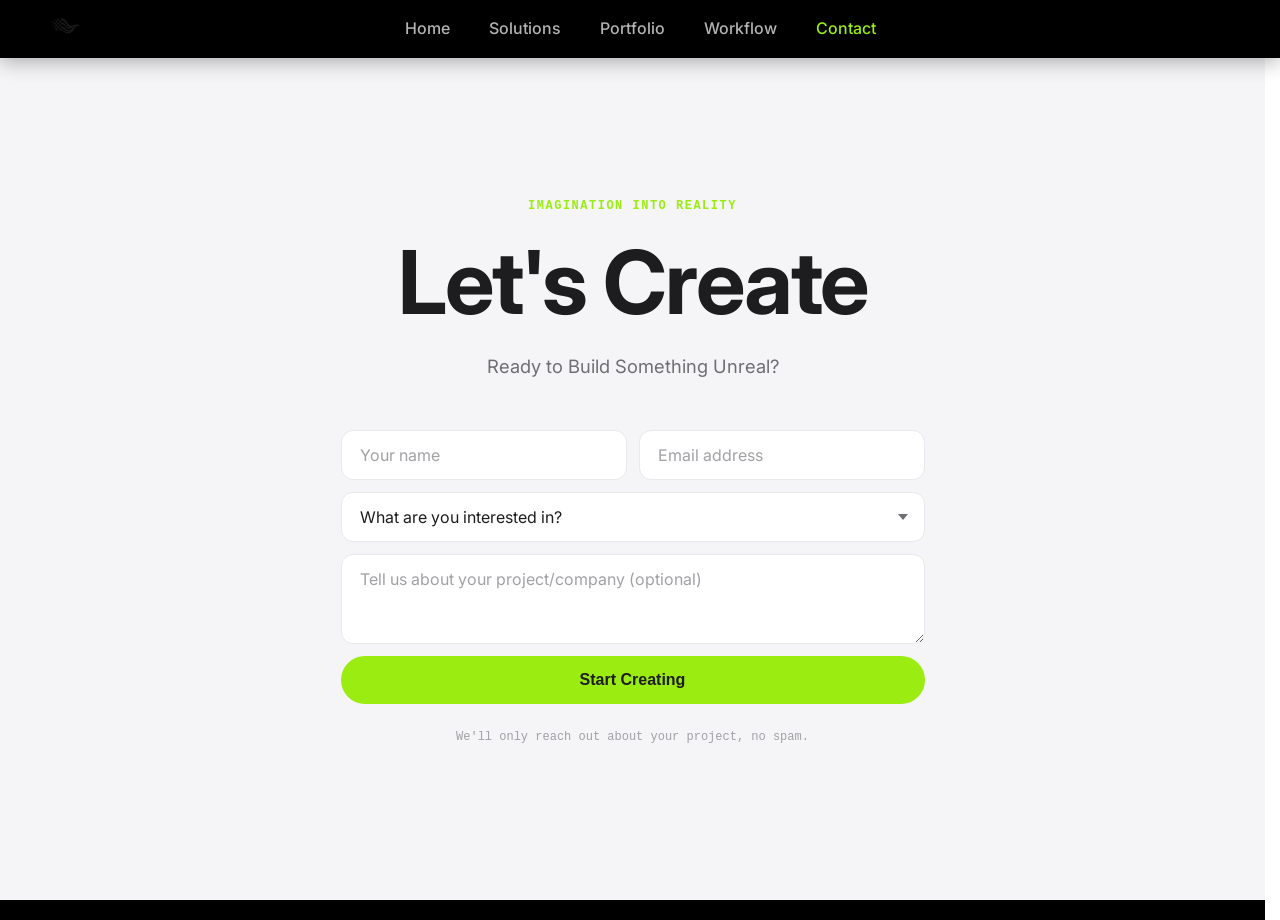
==== contact.html @ 6d7a05a9 "some text and naming changes, video grid" ====
<!DOCTYPE html>
<html lang="en">

<head>
    <meta charset="UTF-8" />
    <meta name="viewport" content="width=device-width, initial-scale=1.0" />
    <title>Contact — PixelVibe AI</title>
    <link rel="stylesheet" href="style.css" />
    <link rel="preconnect" href="https://fonts.googleapis.com" />
    <link rel="preconnect" href="https://fonts.gstatic.com" crossorigin />
    <link
        href="https://fonts.googleapis.com/css2?family=Inter:ital,opsz,wght@0,14..32,100..900;1,14..32,100..900&display=swap"
        rel="stylesheet" />
    <link rel="icon" href="assets/logoPixel2.png" type="image/png" />
    <link rel="stylesheet" href="style.css" />
</head>

<body class="subpage">

    <!-- ─── NAVIGATION ─── -->
    <div id="nav-placeholder"></div>
    <script src="assets/nav.js"></script>

    <main>
        <!-- ─── CONTACT ─── -->
        <section id="contact" style="padding-top: 140px; min-height: 100vh; display: flex; align-items: center;">
            <div class="container">
                <div class="contact-inner">
                    <span class="section-eyebrow">Imagination into Reality</span>
                    <h2 class="section-title">Let's Create</h2>
                    <p class="section-sub">
                        Ready to Build Something Unreal?
                    </p>

                    <form class="waitlist-form" id="waitlistForm" action="https://formspree.io/f/xgolbykl"
                        method="POST">
                        <input type="text" name="_gotcha" style="display:none" tabindex="-1" autocomplete="off" />
                        <div class="form-row">
                            <input class="form-field" type="text" name="name" placeholder="Your name" required />
                            <input class="form-field" type="email" name="email" placeholder="Email address" required />
                        </div>
                        <select class="form-field form-select" name="service">
                            <option value="" disabled selected>What are you interested in?</option>
                            <option value="images">AI Image &amp; Art Generation</option>
                            <option value="video">AI Video &amp; Animation</option>
                            <option value="branding">Brand Visual Identity</option>
                            <option value="social">Social &amp; Campaign Content</option>
                            <option value="all">All of the above</option>
                        </select>
                        <textarea class="form-field" name="message" rows="3"
                            placeholder="Tell us about your project/company (optional)"></textarea>
                        <button type="submit" class="btn-primary" id="submitBtn">Start Creating</button>
                        <p class="form-note">We'll only reach out about your project, no spam.</p>
                        <p class="form-error" id="formError" style="display:none;"></p>
                    </form>

                    <div class="success-msg" id="successMsg">
                        We'll be in touch very soon.
                    </div>
                </div>
            </div>
        </section>
    </main>

    <!-- ─── FOOTER ─── -->
    <footer id="footer-placeholder"></footer>
    <script src="assets/main.js"></script>
    <script src="assets/footer.js"></script>
    <script>
        /* ─── FORM ─── */
        const waitlistForm = document.getElementById('waitlistForm');
        const submitBtn = document.getElementById('submitBtn');
        const successMsg = document.getElementById('successMsg');
        const formError = document.getElementById('formError');
        const EMAIL_RE = /^[^\s@]+@[^\s@]+\.[^\s@]{2,}$/;
        const formLoadTime = Date.now();
        const MIN_HUMAN_MS = 3000;
        let lastSubmitTime = 0;
        const RATE_LIMIT_MS = 60000;

        function showFormError(msg) {
            formError.textContent = msg;
            formError.style.display = 'block';
            submitBtn.disabled = false;
            submitBtn.textContent = 'Join the Waitlist →';
        }

        waitlistForm.addEventListener('submit', async function (e) {
            e.preventDefault();
            formError.style.display = 'none';
            const emailVal = (waitlistForm.email.value || '').trim();
            if (!EMAIL_RE.test(emailVal)) { showFormError('Please enter a valid email address.'); return; }
            if (Date.now() - formLoadTime < MIN_HUMAN_MS) { waitlistForm.style.display = 'none'; successMsg.style.display = 'block'; return; }
            const now = Date.now();
            if (now - lastSubmitTime < RATE_LIMIT_MS) { showFormError('Please wait a moment before submitting again.'); return; }
            submitBtn.disabled = true;
            submitBtn.textContent = 'Sending…';
            try {
                const response = await fetch(waitlistForm.action, {
                    method: 'POST',
                    body: new FormData(waitlistForm),
                    headers: { 'Accept': 'application/json' }
                });
                if (response.ok) {
                    lastSubmitTime = Date.now();
                    waitlistForm.style.display = 'none';
                    successMsg.style.display = 'block';
                } else {
                    const data = await response.json().catch(() => ({}));
                    const msg = data?.errors?.map(err => err.message).join(' ') || 'Something went wrong.';
                    showFormError(msg);
                }
            } catch (_) { showFormError('Network error — please try again.'); }
        });
    </script>
</body>

</html>
---- style.css ----
/* ─────────────────────────────────────────
   PixelVibe AI — Shared Stylesheet
   style.css
───────────────────────────────────────── */

*,
*::before,
*::after {
  box-sizing: border-box;
  margin: 0;
  padding: 0;
}

:root {
  /* Colors */
  --black: #000000;
  --white: #ffffff;
  --gray-50: #f5f5f7;
  --gray-100: #e8e8ed;
  --gray-300: #a1a1a6;
  --gray-500: #6e6e73;
  --gray-700: #1d1d1f;
  --accent: #9bec10;
  --accent-hover: #88ff00;

  /* Typography */
  --font-sans: 'Inter', -apple-system, BlinkMacSystemFont, 'SF Pro Display', sans-serif;
  --font-mono: 'SF Mono', 'Menlo', 'Monaco', 'Courier New', monospace;

  --fs-sm: 0.75rem;
  --fs-base: 1rem;
  --fs-lg: 1.15rem;
  --fs-xl: clamp(2.5rem, 7vw, 5.5rem);

  /* Spacing & Borders */
  --radius: 18px;
  --radius-sm: 12px;
  --container-max: 1080px;
}

html {
  scroll-behavior: smooth;
  scrollbar-gutter: stable;
}

body {
  font-family: var(--font-sans);
  background: var(--white);
  color: var(--gray-700);
  line-height: 1.6;
  -webkit-font-smoothing: antialiased;
  -moz-osx-font-smoothing: grayscale;
}

body.home {
  overflow: hidden;
  height: 100vh;
  height: 100dvh;
  width: 100%;
  position: fixed;
}

/* ─── TYPOGRAPHY UTILITIES ─── */
.section-eyebrow {
  display: block;
  font-size: var(--fs-sm);
  font-family: var(--font-mono);
  font-weight: 600;
  letter-spacing: 1.5px;
  text-transform: uppercase;
  color: var(--accent);
  margin-bottom: 20px;
}

.section-title {
  font-size: var(--fs-xl);
  font-weight: 700;
  letter-spacing: -2px;
  line-height: 1.05;
  color: var(--gray-700);
  margin-bottom: 24px;
}

.section-sub {
  font-size: var(--fs-lg);
  color: var(--gray-500);
  max-width: 540px;
  font-weight: 4 bodies;
}

/* ─── LAYOUT ─── */
.container {
  max-width: 1080px;
  margin: 0 auto;
}

section {
  padding: 96px 24px;
}

/* ─── BUTTONS ─── */
.btn-primary,
.btn-ghost-white,
.btn-submit {
  padding: 14px 28px;
  border-radius: 980px;
  font-size: var(--fs-base);
  color: var(--gray-700);
  font-weight: 600;
  text-decoration: none;
  display: inline-block;
  transition: all 0.2s;
  cursor: pointer;
  border: 1px solid transparent;
}

.btn-primary,
.btn-submit {
  background: var(--accent);
  color: var(--gray-700);
}

.btn-primary:hover,
.btn-submit:hover {
  background: var(--accent-hover);
  transform: translateY(-2px);
}

.btn-ghost-white {
  background: rgba(255, 255, 255, 0.1);
  color: #fff;
  border-color: rgba(255, 255, 255, 0.2);
  backdrop-filter: blur(8px);
}

.btn-ghost-white:hover {
  background: rgba(255, 255, 255, 0.18);
  border-color: rgba(255, 255, 255, 0.4);
}

/* ─── FADE-UP ANIMATION ─── */
.fade-up {
  opacity: 0;
  transform: translateY(28px);
  transition: opacity 0.7s ease, transform 0.7s ease;
}

.fade-up.visible {
  opacity: 1;
  transform: translateY(0);
}

/* ════════════════════════════════════
   NAV
════════════════════════════════════ */
/* ════════════════════════════════════
    SITE HEADER & NAVIGATION
   ════════════════════════════════════ */
.site-header {
  position: fixed;
  top: 0;
  left: 0;
  right: 0;
  z-index: 200;
  padding: 0;
  /* Remove padding to allow nav background to touch edges */
  display: flex;
  flex-direction: column;
  align-items: center;
  gap: 0;
  pointer-events: none;
}

.site-header nav,
.site-header .logo-wrap {
  pointer-events: auto;
  /* Re-enable clicks for items */
}

nav {

  display: flex;
  align-items: center;
  justify-content: center;
  width: 100%;
  padding: 16px 60px;
  position: relative;
  transition: all 0.3s ease;
}

.site-header.scrolled nav {
  background: var(--gray-700);
  box-shadow: 0 4px 20px rgba(0, 0, 0, 0.2);
}

.logo-wrap {
  width: 100%;
  display: flex;
  justify-content: center;

  padding: 10px 20px 0;
  /* Match navigation horizontal padding */
  transition: opacity 0.4s ease, transform 0.4s ease;
  will-change: opacity, transform;
}

.nav-logo {
  display: flex;
  align-items: center;
  justify-content: center;
  text-decoration: none;
  text-align: center;
}

.nav-logo-text {
  display: flex;
  margin-top: 10px;
  flex-direction: column;
  align-items: flex-start;
  /* Align name and sub-text to the left */
  line-height: 0.9;
}

.nav-logo-name {
  font-size: 7rem;
  /* 2x increase */
  font-weight: 700;
  color: var(--white);
  /* White for visibility on video */
  letter-spacing: -3px;
  text-transform: uppercase;
}

.nav-logo-sub {
  font-size: 2.9rem;
  font-family: var(--font-mono);
  font-weight: 500;
  color: var(--accent);
  letter-spacing: 4px;
  text-transform: uppercase;
  margin-top: 10px;
  margin-left: 5px;
}

.nav-links {
  display: flex;
  align-items: center;
  font-weight: 400;
  gap: 39px;
  list-style: none;
}

.nav-links a {
  text-decoration: none;
  color: rgba(255, 255, 255, 0.7);
  font-size: var(--fs-base);
  font-weight: 500;
  transition: color 0.2s;
}

.nav-links a:hover,
.nav-links a.active {
  color: var(--accent);
  opacity: 1;
}

.nav-sub-logo {
  position: absolute;
  left: 40px;
  top: 50%;
  transform: translateY(-50%);
  display: flex;
  align-items: center;
  text-decoration: none;
}

.nav-sub-logo img {
  height: 50px;
  /* Adjust based on logo proportions */
  width: auto;
}

/* ─── SUBPAGE HEADER ─── */
body.subpage .site-header nav {
  background: var(--black);
  /* Solid black as requested */
  box-shadow: 0 4px 20px rgba(0, 0, 0, 0.3);
}

body.subpage .logo-wrap {
  opacity: 1 !important;
  transform: scale(1) !important;
  pointer-events: auto !important;
}

.nav-cta {
  position: absolute;
  right: 60px;
  /* Match horizontal padding for edge alignment */


  background: var(--accent);
  color: var(--black);
  padding: 6px 22px;
  border-radius: 980px;
  font-weight: 600;
  font-size: var(--fs-sm);
  text-decoration: none;
  transition: all 0.2s;
  flex-shrink: 0;
  pointer-events: auto;
}

.nav-cta:hover {
  background: var(--accent-hover);
  transform: translateY(-1px);
}

body.home .nav-cta {
  display: none;
}

@media (max-width: 900px) {
  .nav-logo-name {
    font-size: 3rem;
  }

  .nav-logo-sub {
    font-size: 1.2rem;
    letter-spacing: 2px;
  }
}

@media (max-width: 680px) {
  .nav-links {
    display: none;
  }

  .nav-cta {
    display: none;
    /* Hide Use AI button on small screens to save space, or move into menu */
  }

  .menu-toggle {
    display: flex;
    flex-direction: column;
    gap: 5px;
    cursor: pointer;
    z-index: 300;
    pointer-events: auto;
    position: absolute;
    right: 24px;
  }

  .menu-toggle span {
    width: 28px;
    height: 2px;
    background: var(--white);
    transition: all 0.3s ease;
  }

  /* Transform into X when open */
  body.menu-open .menu-toggle span:nth-child(1) {
    transform: translateY(7px) rotate(45deg);
  }

  body.menu-open .menu-toggle span:nth-child(2) {
    opacity: 0;
  }

  body.menu-open .menu-toggle span:nth-child(3) {
    transform: translateY(-7px) rotate(-45deg);
  }

  body.subpage.menu-open .menu-toggle span {
    background: var(--white);
  }
}

/* ─── MOBILE OVERLAY ─── */
.mobile-nav {
  position: fixed;
  inset: 0;
  background: var(--black);
  z-index: 250;
  display: flex;
  flex-direction: column;
  align-items: center;
  justify-content: center;
  padding: 40px;
  opacity: 0;
  visibility: hidden;
  transition: all 0.4s ease;
}

body.menu-open .mobile-nav {
  opacity: 1;
  visibility: visible;
}

.mobile-nav-links {
  list-style: none;
  text-align: center;
  display: flex;
  flex-direction: column;
  gap: 32px;
}

.mobile-nav-links a {
  font-size: 2rem;
  font-weight: 700;
  color: var(--white);
  text-decoration: none;
  letter-spacing: -1px;
}

.mobile-nav-links a.active {
  color: var(--accent);
}

.mobile-nav-cta {
  margin-top: 48px;
  width: 100%;
}

/* ════════════════════════════════════
   MARQUEE STRIP
════════════════════════════════════ */
.marquee-wrap {
  overflow: hidden;
  background: var(--gray-50);
  border-top: 1px solid var(--gray-100);
  border-bottom: 1px solid var(--gray-100);
  padding: 10px 0;
}

.home .marquee-wrap {
  position: fixed;
  bottom: 0;
  left: 0;
  right: 0;
  z-index: 100;
  background: rgba(0, 0, 0, 0.4);
  backdrop-filter: blur(12px);
  -webkit-backdrop-filter: blur(12px);
  border-bottom: none;
  border-top: 1px solid rgba(255, 255, 255, 0.1);
  padding: 12px 0;
}

.home .marquee-item {
  color: rgba(255, 255, 255, 0.8);
}

.marquee-track {
  display: flex;
  gap: 56px;
  animation: marquee 24s linear infinite;
  width: max-content;
}

@keyframes marquee {
  from {
    transform: translateX(0);
  }

  to {
    transform: translateX(-50%);
  }
}

.marquee-item {
  font-size: var(--fs-sm);
  font-family: var(--font-mono);
  font-weight: 500;
  color: var(--gray-500);
  white-space: nowrap;
  text-transform: uppercase;
  letter-spacing: 1.5px;
}

/* ════════════════════════════════════
   HERO (index.html)
════════════════════════════════════ */
#hero {
  position: relative;
  height: 100vh;
  height: 100dvh;
  /* Dynamic viewport height for mobile browsers */
  width: 100%;
  overflow: hidden;
  background: var(--black);
  display: flex;
  flex-direction: column;
  align-items: center;
  justify-content: flex-end;
  /* Move content to the bottom */
  text-align: center;
  padding: 0 24px 15vh;
  /* Large bottom padding to leave room below */
}

/* Ensure the center of the screen stays clear */
.hero-content {
  position: relative;
  z-index: 2;
  max-width: 820px;
  margin: 0 auto;
  padding-top: 10vh;
  /* Optional spacing */
}

.hero-carousel {
  position: absolute;
  inset: 0;
  z-index: 0;
}

.hero-carousel .hc-slide {
  position: absolute;
  inset: 0;
  opacity: 0;
  transition: opacity 1.2s ease;
}

.hero-carousel .hc-slide.active {
  opacity: 1;
}

.hero-carousel video {
  width: 100%;
  height: 100%;
  object-fit: cover;
  display: block;
}

.hero-overlay {
  position: absolute;
  inset: 0;
  background: linear-gradient(to bottom,
      rgba(0, 0, 0, 0.15) 0%,
      rgba(0, 0, 0, 0.05) 40%,
      rgba(0, 0, 0, 0.70) 100%);
  z-index: 1;
}

.hero-content {
  position: relative;
  z-index: 2;
  max-width: 820px;
  margin: 0 auto;
}

.hero-eyebrow {
  display: inline-flex;
  align-items: center;
  gap: 8px;
  font-size: var(--fs-sm);
  font-family: var(--font-mono);
  font-weight: 500;
  color: rgba(255, 255, 255, 0.7);
  letter-spacing: 1.5px;
  text-transform: uppercase;
  margin-bottom: 24px;
}

.hero-eyebrow .dot {
  width: 6px;
  height: 6px;
  border-radius: 50%;
  background: var(--accent);
  display: block;
  animation: blink 2s ease infinite;
}

@keyframes blink {

  0%,
  100% {
    opacity: 1;
  }

  50% {
    opacity: 0.3;
  }
}

#hero h1 {
  font-size: var(--fs-xl);
  font-weight: 700;
  letter-spacing: -2.5px;
  line-height: 1.05;
  color: var(--white);
  margin-bottom: 24px;
}

#hero h1 .accent {
  color: var(--accent);
}

.hero-sub {
  font-size: var(--fs-lg);
  color: rgba(255, 255, 255, 0.65);
  max-width: 500px;
  margin: 0 auto 40px;
  font-weight: 400;
  line-height: 1.7;
}

.hero-actions {
  display: flex;
  gap: 14px;
  flex-wrap: wrap;
  justify-content: center;
}

/* Hero carousel dots */
.hero-dots {
  position: absolute;
  bottom: 28px;
  left: 50%;
  transform: translateX(-50%);
  display: flex;
  gap: 8px;
  z-index: 3;
}

.hero-dot {
  width: 6px;
  height: 6px;
  border-radius: 50%;
  background: rgba(255, 255, 255, 0.35);
  cursor: pointer;
  transition: background 0.3s, transform 0.3s;
}

.hero-dot.active {
  background: #fff;
  transform: scale(1.4);
}

/* ════════════════════════════════════
   SERVICES (index.html)
════════════════════════════════════ */
#services {
  background: var(--gray-50);
}

.services-header {
  margin-bottom: 56px;
}

.services-grid {
  display: grid;
  grid-template-columns: repeat(2, 1fr);
  gap: 2px;
}

@media (max-width: 640px) {
  .services-grid {
    grid-template-columns: 1fr;
  }
}

.service-card {
  background: var(--white);
  padding: 0;
  /* Remove padding to handle inner split */
  transition: background 0.3s ease, border-color 0.3s ease, transform 0.3s ease, box-shadow 0.3s ease;
  text-decoration: none;
  display: flex !important;
  border: 1px solid var(--gray-100);
  overflow: hidden;
  min-height: 320px;
}

.service-card:hover {
  background: var(--gray-50);
  border-color: var(--accent);
  box-shadow: 0 10px 30px rgba(0, 0, 0, 0.05);
  transform: translateY(-2px);
}

.service-info {
  flex: 1;
  padding: 40px 36px;
  display: flex;
  flex-direction: column;
}

.service-media {
  width: 40%;
  position: relative;
  overflow: hidden;
  background: var(--gray-50);
}

.service-media img,
.service-media video {
  width: 100%;
  height: 100%;
  object-fit: cover;
  transition: transform 0.5s ease;
}

.service-card:hover .service-media img,
.service-card:hover .service-media video {
  transform: scale(1.05);
}

.service-num {
  font-size: var(--fs-sm);
  font-family: var(--font-mono);
  font-weight: 600;
  letter-spacing: 1.5px;
  color: var(--gray-300);
  text-transform: uppercase;
  margin-bottom: 20px;
  display: block;
}

.service-card h3 {
  font-size: var(--fs-lg);
  font-weight: 600;
  letter-spacing: -0.5px;
  margin-bottom: 12px;
  color: var(--gray-700);
}

.service-card p {
  font-size: var(--fs-base);
  color: var(--gray-500);
  line-height: 1.6;
}

.service-tools {
  display: flex;
  flex-wrap: wrap;
  gap: 8px;
  margin-top: auto;
  /* Push to bottom of info area */
  padding-top: 24px;
}

.service-tool-tag {
  font-size: var(--fs-sm);
  font-family: var(--font-mono);
  font-weight: 500;
  color: var(--gray-500);
  background: var(--black);
  color: var(--white);
  border: 1px solid var(--gray-700);
  border-radius: 980px;
  padding: 4px 12px;
}

@media (max-width: 900px) {
  .service-card {
    flex-direction: column;
  }

  .service-media {
    width: 100%;
    height: 240px;
  }
}

/* ════════════════════════════════════
   VIDEO REEL CAROUSEL (index.html)
════════════════════════════════════ */
#reel {
  background: var(--black);
  padding: 96px 0;
  overflow: hidden;
}

.reel-header {
  text-align: center;
  padding: 0 24px;
  margin-bottom: 56px;
}

.reel-header .section-title {
  color: var(--white);
}

.reel-header .section-sub {
  color: rgba(255, 255, 255, 0.5);
  margin: 0 auto;
}

.reel-carousel {
  position: relative;
  width: 100%;
  aspect-ratio: 16 / 9;
  max-height: 80vh;
  background: #111;
}

.reel-slide {
  position: absolute;
  inset: 0;
  opacity: 0;
  transition: opacity 1s ease;
}

.reel-slide.active {
  opacity: 1;
}

.reel-slide video {
  width: 100%;
  height: 100%;
  object-fit: cover;
}

.reel-controls {
  display: flex;
  align-items: center;
  justify-content: center;
  gap: 24px;
  margin-top: 28px;
  padding: 0 24px;
}

.reel-btn {
  width: 44px;
  height: 44px;
  border-radius: 50%;
  background: rgba(255, 255, 255, 0.08);
  border: 1px solid rgba(255, 255, 255, 0.12);
  color: #fff;
  font-size: 1.1rem;
  cursor: pointer;
  display: flex;
  align-items: center;
  justify-content: center;
  transition: background 0.2s;
}

.reel-btn:hover {
  background: rgba(255, 255, 255, 0.16);
}

.reel-dots {
  display: flex;
  gap: 8px;
}

.reel-dot {
  width: 20px;
  height: 3px;
  border-radius: 2px;
  background: rgba(255, 255, 255, 0.25);
  cursor: pointer;
  transition: background 0.3s, width 0.3s;
}

.reel-dot.active {
  background: #fff;
  width: 36px;
}

.reel-counter {
  font-size: 0.78rem;
  color: rgba(255, 255, 255, 0.4);
  font-weight: 500;
  min-width: 40px;
  text-align: center;
}

/* ════════════════════════════════════
   GALLERY (index.html)
════════════════════════════════════ */
#gallery {
  background: var(--white);
  padding: 96px 24px;
}

.gallery-header {
  margin-bottom: 48px;
}

.gallery-grid {
  display: grid;
  grid-template-columns: repeat(3, 1fr);
  gap: 3px;
}

@media (max-width: 768px) {
  .gallery-grid {
    grid-template-columns: repeat(2, 1fr);
  }
}

@media (max-width: 480px) {
  .gallery-grid {
    grid-template-columns: 1fr;
  }
}

.gallery-item {
  position: relative;
  aspect-ratio: 9 / 16;
  overflow: hidden;
  cursor: pointer;
  background: var(--gray-50);
}

.gallery-item.landscape {
  aspect-ratio: 16 / 9;
}

.gallery-item img,
.gallery-item video {
  width: 100%;
  height: 100%;
  object-fit: cover;
  display: block;
  transition: transform 0.6s cubic-bezier(0.25, 0.46, 0.45, 0.94);
}

.gallery-item:hover img {
  transform: scale(1.05);
}

.gallery-item-overlay {
  position: absolute;
  inset: 0;
  background: linear-gradient(to top, rgba(0, 0, 0, 0.55) 0%, transparent 50%);
  opacity: 0;
  transition: opacity 0.3s;
  display: flex;
  align-items: flex-end;
  padding: 20px;
}

.gallery-item:hover .gallery-item-overlay {
  opacity: 1;
}

.gallery-item-label {
  color: #fff;
  font-size: var(--fs-sm);
  font-family: var(--font-mono);
  font-weight: 500;
  letter-spacing: 0.5px;
  text-transform: uppercase;
}

.video-grid {
  display: grid;
  grid-template-columns: repeat(3, 1fr);
  gap: 3px;
  align-items: center;
  /* Center items vertically if they have different heights */
}

@media (max-width: 768px) {
  .video-grid {
    grid-template-columns: 1fr;
  }
}

/* ════════════════════════════════════
   LIGHTBOX (index.html)
════════════════════════════════════ */
.lightbox {
  display: none;
  position: fixed;
  inset: 0;
  background: rgba(0, 0, 0, 0.92);
  z-index: 999;
  align-items: center;
  justify-content: center;
}

.lightbox.open {
  display: flex;
}

.lightbox img {
  max-width: 90vw;
  max-height: 92vh;
  object-fit: contain;
  border-radius: 8px;
}

.lightbox-close {
  position: absolute;
  top: 24px;
  right: 28px;
  color: rgba(255, 255, 255, 0.6);
  font-size: 1.8rem;
  cursor: pointer;
  background: none;
  border: none;
  transition: color 0.2s;
  line-height: 1;
}

.lightbox-close:hover {
  color: #fff;
}

/* ════════════════════════════════════
   CONTACT / WAITLIST (index.html)
════════════════════════════════════ */
#contact {
  background: var(--gray-50);
  padding: 96px 24px;
}

.contact-inner {
  max-width: 600px;
  margin: 0 auto;
  text-align: center;
}

.contact-inner .section-sub {
  margin: 0 auto 48px;
}

.waitlist-form {
  display: flex;
  flex-direction: column;
  gap: 12px;
  text-align: left;
}

.form-row {
  display: flex;
  gap: 12px;
}

@media (max-width: 520px) {
  .form-row {
    flex-direction: column;
  }
}

.form-field {
  flex: 1;
  background: var(--white);
  border: 1px solid var(--gray-100);
  border-radius: var(--radius-sm);
  padding: 14px 18px;
  color: var(--gray-700);
  font-size: var(--fs-base);
  font-family: inherit;
  outline: none;
  transition: all 0.2s;
  width: 100%;
}

.form-field::placeholder {
  color: var(--gray-300);
}

.form-field:focus {
  border-color: var(--accent);
  box-shadow: 0 0 0 3px rgba(137, 217, 0, 0.1);
}

.form-select {
  appearance: none;
  background-image: url("data:image/svg+xml,%3Csvg xmlns='http://www.w3.org/2000/svg' width='10' height='6'%3E%3Cpath fill='%236e6e73' d='M5 6L0 0h10z'/%3E%3C/svg%3E");
  background-repeat: no-repeat;
  background-position: right 16px center;
  background-color: var(--white);
  cursor: pointer;
}

.btn-submit {
  background: var(--accent);
  color: #fff;
  border: none;
  padding: 16px;
  border-radius: 980px;
  font-size: 0.95rem;
  font-weight: 500;
  font-family: inherit;
  cursor: pointer;
  transition: background 0.2s, transform 0.2s;
}

.btn-submit:hover {
  background: var(--accent-hover);
  transform: scale(1.01);
}

.form-note {
  text-align: center;
  font-size: var(--fs-sm);
  font-family: var(--font-mono);
  color: var(--gray-300);
  margin-top: 12px;
}

.form-error {
  text-align: center;
  font-size: var(--fs-sm);
  color: #c0392b;
  background: rgba(192, 57, 43, 0.06);
  border: 1px solid rgba(192, 57, 43, 0.15);
  border-radius: var(--radius-sm);
  padding: 10px 16px;
  margin-top: 12px;
}

.success-msg {
  display: none;
  background: var(--white);
  border: 1px solid var(--gray-100);
  border-radius: var(--radius);
  padding: 28px;
  text-align: center;
  color: var(--gray-700);
  font-size: 1rem;
  font-weight: 500;
}

/* ════════════════════════════════════
   FOOTER (shared)
════════════════════════════════════ */
footer {
  background: var(--black);
  padding: 10px 10px;
}

.footer-top {
  display: flex;
  justify-content: space-between;
  align-items: center;
  gap: 32px;
  flex-wrap: wrap;
  max-width: var(--container-max);
  margin: 0 auto;
}

.footer-brand {
  max-width: 300px;
}

.footer-brand p {
  font-size: var(--fs-sm);
  color: rgba(255, 255, 255, 0.4);
  margin-top: 0;
  font-weight: 500;
  letter-spacing: 1px;
  text-transform: uppercase;
}

.footer-logo-img {
  height: 32px;
  width: auto;
  filter: brightness(0) invert(1);
  opacity: 0.8;
}

.footer-links {
  display: flex;
  flex-direction: row;
  gap: 24px;
  align-items: center;
}

.footer-links a {
  color: rgba(255, 255, 255, 0.5);
  text-decoration: none;
  font-size: var(--fs-sm);
  font-weight: 500;
  transition: color 0.2s;
}

.footer-links a:hover {
  color: var(--accent);
}

.footer-bottom {
  max-width: var(--container-max);
  margin: 1px auto 0;
  border-top: 1px solid rgba(255, 255, 255, 0.06);
  padding-top: 1px;
  font-size: 11px;
  color: rgba(255, 255, 255, 0.2);
  text-align: center;
}

/* ════════════════════════════════════
   WORKFLOW PAGE — page hero
════════════════════════════════════ */
.page-hero {
  padding: 140px 24px 80px;
  text-align: center;
  background: var(--black);
  position: relative;
  overflow: hidden;
}

.page-hero::before {
  content: '';
  position: absolute;
  inset: 0;
  background: radial-gradient(ellipse 60% 60% at 50% 100%, rgba(0, 113, 227, 0.15) 0%, transparent 70%);
  pointer-events: none;
}

.page-hero-eyebrow {
  display: inline-block;
  font-size: var(--fs-sm);
  font-family: var(--font-mono);
  font-weight: 600;
  letter-spacing: 1.5px;
  text-transform: uppercase;
  color: rgba(255, 255, 255, 0.45);
  margin-bottom: 24px;
}

.page-hero h1 {
  font-size: var(--fs-xl);
  font-weight: 700;
  letter-spacing: -2.5px;
  line-height: 1.05;
  color: var(--white);
  margin-bottom: 24px;
}

.page-hero h1 em {
  color: var(--accent);
  font-style: normal;
}

.page-hero p {
  font-size: var(--fs-lg);
  color: rgba(255, 255, 255, 0.55);
  max-width: 480px;
  margin: 0 auto;
  font-weight: 400;
  line-height: 1.7;
}

/* ════════════════════════════════════
   WORKFLOW PAGE — process steps
════════════════════════════════════ */
#process {
  background: var(--white);
}

.steps-list {
  display: flex;
  flex-direction: column;
  gap: 0;
}

.step {
  display: grid;
  grid-template-columns: 80px 1fr;
  gap: 0 40px;
  padding: 48px 0;
  border-bottom: 1px solid var(--gray-100);
  align-items: start;
}

.step:last-child {
  border-bottom: none;
}

.step-num {
  font-size: 3.5rem;
  font-weight: 700;
  letter-spacing: -3px;
  color: var(--gray-100);
  line-height: 1;
  user-select: none;
  padding-top: 4px;
}

.step-num {
  font-size: 3.5rem;
  font-weight: 700;
  letter-spacing: -3px;
  color: var(--gray-100);
  line-height: 1;
  user-select: none;
}

.step-tag {
  display: inline-block;
  font-size: var(--fs-sm);
  font-family: var(--font-mono);
  font-weight: 600;
  letter-spacing: 1.2px;
  text-transform: uppercase;
  color: var(--accent);
  margin-bottom: 12px;
}

.step h3 {
  font-size: var(--fs-lg);
  font-weight: 600;
  letter-spacing: -0.5px;
  color: var(--gray-700);
  margin-bottom: 14px;
}

.step p {
  font-size: var(--fs-base);
  color: var(--gray-500);
  line-height: 1.6;
  max-width: 580px;
  margin-bottom: 24px;
}

.step-pill {
  font-size: var(--fs-sm);
  font-family: var(--font-mono);
  font-weight: 500;
  color: var(--gray-500);
  background: var(--gray-50);
  border: 1px solid var(--gray-100);
  border-radius: 980px;
  padding: 5px 14px;
}

@media (max-width: 600px) {
  .step {
    grid-template-columns: 48px 1fr;
    gap: 0 20px;
  }

  .step-num {
    font-size: 2.5rem;
  }
}

/* ════════════════════════════════════
   WORKFLOW PAGE — apart section
════════════════════════════════════ */
#apart {
  background: var(--gray-50);
}

.apart-grid {
  display: grid;
  grid-template-columns: repeat(3, 1fr);
  gap: 2px;
}

@media (max-width: 768px) {
  .apart-grid {
    grid-template-columns: 1fr;
  }
}

.apart-card {
  background: var(--white);
  padding: 40px 32px;
}

.apart-icon {
  font-size: 1.6rem;
  margin-bottom: 20px;
  display: block;
}

.apart-card h3 {
  font-size: 1.1rem;
  font-weight: 600;
  letter-spacing: -0.3px;
  margin-bottom: 10px;
}

.apart-card p {
  font-size: 0.88rem;
  color: var(--gray-500);
  line-height: 1.75;
}

/* ════════════════════════════════════
   WORKFLOW PAGE — tools section
════════════════════════════════════ */
#tools {
  background: var(--black);
  padding: 96px 24px;
}

#tools .section-title {
  color: var(--white);
}

#tools .section-sub {
  color: rgba(255, 255, 255, 0.45);
  margin-bottom: 56px;
}

.tools-grid {
  display: grid;
  grid-template-columns: repeat(4, 1fr);
  gap: 2px;
}

@media (max-width: 768px) {
  .tools-grid {
    grid-template-columns: repeat(2, 1fr);
  }
}

@media (max-width: 480px) {
  .tools-grid {
    grid-template-columns: 1fr;
  }
}

.tool-card {
  background: rgba(255, 255, 255, 0.04);
  border: 1px solid rgba(255, 255, 255, 0.06);
  padding: 32px 28px;
  transition: background 0.2s;
}

.tool-card:hover {
  background: rgba(255, 255, 255, 0.07);
}

.tool-category {
  font-size: var(--fs-sm);
  font-family: var(--font-mono);
  font-weight: 600;
  letter-spacing: 1.2px;
  text-transform: uppercase;
  color: rgba(255, 255, 255, 0.3);
  margin-bottom: 14px;
}

.tool-card h4 {
  font-size: var(--fs-base);
  font-weight: 600;
  color: var(--white);
  margin-bottom: 8px;
  letter-spacing: -0.2px;
}

.tool-card p {
  font-size: var(--fs-sm);
  color: rgba(255, 255, 255, 0.4);
  line-height: 1.6;
}

/* ════════════════════════════════════
   WORKFLOW PAGE — timeline / delivery
════════════════════════════════════ */
#delivery {
  background: var(--white);
}

.timeline {
  display: flex;
  flex-direction: column;
  gap: 0;
  max-width: 640px;
}

.timeline-item {
  display: flex;
  gap: 28px;
  padding-bottom: 36px;
  position: relative;
}

.timeline-item:not(:last-child)::before {
  content: '';
  position: absolute;
  left: 15px;
  top: 32px;
  bottom: 0;
  width: 1px;
  background: var(--gray-100);
}

.timeline-dot {
  width: 32px;
  height: 32px;
  border-radius: 50%;
  background: var(--gray-50);
  border: 1px solid var(--gray-100);
  display: flex;
  align-items: center;
  justify-content: center;
  font-size: var(--fs-sm);
  font-family: var(--font-mono);
  font-weight: 700;
  color: var(--gray-500);
  flex-shrink: 0;
  margin-top: 2px;
}

.timeline-content h4 {
  font-size: var(--fs-base);
  font-weight: 600;
  color: var(--gray-700);
  margin-bottom: 4px;
}

.timeline-content p {
  font-size: var(--fs-sm);
  color: var(--gray-500);
  line-height: 1.6;
}

.timeline-content .duration {
  display: inline-block;
  font-size: var(--fs-sm);
  font-family: var(--font-mono);
  font-weight: 600;
  color: var(--accent);
  background: rgba(137, 217, 0, 0.1);
  border-radius: 980px;
  padding: 4px 12px;
  margin-top: 12px;
}

/* ════════════════════════════════════
   WORKFLOW PAGE — CTA band
════════════════════════════════════ */
.cta-band {
  background: var(--gray-50);
  padding: 80px 24px;
  text-align: center;
}

.cta-band h2 {
  font-size: clamp(1.8rem, 4vw, 3rem);
  font-weight: 700;
  letter-spacing: -1.5px;
  color: var(--gray-700);
  margin-bottom: 14px;
}

.cta-band p {
  font-size: 1rem;
  color: var(--gray-500);
  max-width: 440px;
  margin: 0 auto 36px;
  line-height: 1.75;
}

/* ════════════════════════════════════
   RESPONSIVE HELPERS
════════════════════════════════════ */
@media (max-width: 600px) {
  footer {
    padding: 40px 24px 28px;
  }
}
---- style.css ----
/* ─────────────────────────────────────────
   PixelVibe AI — Shared Stylesheet
   style.css
───────────────────────────────────────── */

*,
*::before,
*::after {
  box-sizing: border-box;
  margin: 0;
  padding: 0;
}

:root {
  /* Colors */
  --black: #000000;
  --white: #ffffff;
  --gray-50: #f5f5f7;
  --gray-100: #e8e8ed;
  --gray-300: #a1a1a6;
  --gray-500: #6e6e73;
  --gray-700: #1d1d1f;
  --accent: #9bec10;
  --accent-hover: #88ff00;

  /* Typography */
  --font-sans: 'Inter', -apple-system, BlinkMacSystemFont, 'SF Pro Display', sans-serif;
  --font-mono: 'SF Mono', 'Menlo', 'Monaco', 'Courier New', monospace;

  --fs-sm: 0.75rem;
  --fs-base: 1rem;
  --fs-lg: 1.15rem;
  --fs-xl: clamp(2.5rem, 7vw, 5.5rem);

  /* Spacing & Borders */
  --radius: 18px;
  --radius-sm: 12px;
  --container-max: 1080px;
}

html {
  scroll-behavior: smooth;
  scrollbar-gutter: stable;
}

body {
  font-family: var(--font-sans);
  background: var(--white);
  color: var(--gray-700);
  line-height: 1.6;
  -webkit-font-smoothing: antialiased;
  -moz-osx-font-smoothing: grayscale;
}

body.home {
  overflow: hidden;
  height: 100vh;
  height: 100dvh;
  width: 100%;
  position: fixed;
}

/* ─── TYPOGRAPHY UTILITIES ─── */
.section-eyebrow {
  display: block;
  font-size: var(--fs-sm);
  font-family: var(--font-mono);
  font-weight: 600;
  letter-spacing: 1.5px;
  text-transform: uppercase;
  color: var(--accent);
  margin-bottom: 20px;
}

.section-title {
  font-size: var(--fs-xl);
  font-weight: 700;
  letter-spacing: -2px;
  line-height: 1.05;
  color: var(--gray-700);
  margin-bottom: 24px;
}

.section-sub {
  font-size: var(--fs-lg);
  color: var(--gray-500);
  max-width: 540px;
  font-weight: 4 bodies;
}

/* ─── LAYOUT ─── */
.container {
  max-width: 1080px;
  margin: 0 auto;
}

section {
  padding: 96px 24px;
}

/* ─── BUTTONS ─── */
.btn-primary,
.btn-ghost-white,
.btn-submit {
  padding: 14px 28px;
  border-radius: 980px;
  font-size: var(--fs-base);
  color: var(--gray-700);
  font-weight: 600;
  text-decoration: none;
  display: inline-block;
  transition: all 0.2s;
  cursor: pointer;
  border: 1px solid transparent;
}

.btn-primary,
.btn-submit {
  background: var(--accent);
  color: var(--gray-700);
}

.btn-primary:hover,
.btn-submit:hover {
  background: var(--accent-hover);
  transform: translateY(-2px);
}

.btn-ghost-white {
  background: rgba(255, 255, 255, 0.1);
  color: #fff;
  border-color: rgba(255, 255, 255, 0.2);
  backdrop-filter: blur(8px);
}

.btn-ghost-white:hover {
  background: rgba(255, 255, 255, 0.18);
  border-color: rgba(255, 255, 255, 0.4);
}

/* ─── FADE-UP ANIMATION ─── */
.fade-up {
  opacity: 0;
  transform: translateY(28px);
  transition: opacity 0.7s ease, transform 0.7s ease;
}

.fade-up.visible {
  opacity: 1;
  transform: translateY(0);
}

/* ════════════════════════════════════
   NAV
════════════════════════════════════ */
/* ════════════════════════════════════
    SITE HEADER & NAVIGATION
   ════════════════════════════════════ */
.site-header {
  position: fixed;
  top: 0;
  left: 0;
  right: 0;
  z-index: 200;
  padding: 0;
  /* Remove padding to allow nav background to touch edges */
  display: flex;
  flex-direction: column;
  align-items: center;
  gap: 0;
  pointer-events: none;
}

.site-header nav,
.site-header .logo-wrap {
  pointer-events: auto;
  /* Re-enable clicks for items */
}

nav {

  display: flex;
  align-items: center;
  justify-content: center;
  width: 100%;
  padding: 16px 60px;
  position: relative;
  transition: all 0.3s ease;
}

.site-header.scrolled nav {
  background: var(--gray-700);
  box-shadow: 0 4px 20px rgba(0, 0, 0, 0.2);
}

.logo-wrap {
  width: 100%;
  display: flex;
  justify-content: center;

  padding: 10px 20px 0;
  /* Match navigation horizontal padding */
  transition: opacity 0.4s ease, transform 0.4s ease;
  will-change: opacity, transform;
}

.nav-logo {
  display: flex;
  align-items: center;
  justify-content: center;
  text-decoration: none;
  text-align: center;
}

.nav-logo-text {
  display: flex;
  margin-top: 10px;
  flex-direction: column;
  align-items: flex-start;
  /* Align name and sub-text to the left */
  line-height: 0.9;
}

.nav-logo-name {
  font-size: 7rem;
  /* 2x increase */
  font-weight: 700;
  color: var(--white);
  /* White for visibility on video */
  letter-spacing: -3px;
  text-transform: uppercase;
}

.nav-logo-sub {
  font-size: 2.9rem;
  font-family: var(--font-mono);
  font-weight: 500;
  color: var(--accent);
  letter-spacing: 4px;
  text-transform: uppercase;
  margin-top: 10px;
  margin-left: 5px;
}

.nav-links {
  display: flex;
  align-items: center;
  font-weight: 400;
  gap: 39px;
  list-style: none;
}

.nav-links a {
  text-decoration: none;
  color: rgba(255, 255, 255, 0.7);
  font-size: var(--fs-base);
  font-weight: 500;
  transition: color 0.2s;
}

.nav-links a:hover,
.nav-links a.active {
  color: var(--accent);
  opacity: 1;
}

.nav-sub-logo {
  position: absolute;
  left: 40px;
  top: 50%;
  transform: translateY(-50%);
  display: flex;
  align-items: center;
  text-decoration: none;
}

.nav-sub-logo img {
  height: 50px;
  /* Adjust based on logo proportions */
  width: auto;
}

/* ─── SUBPAGE HEADER ─── */
body.subpage .site-header nav {
  background: var(--black);
  /* Solid black as requested */
  box-shadow: 0 4px 20px rgba(0, 0, 0, 0.3);
}

body.subpage .logo-wrap {
  opacity: 1 !important;
  transform: scale(1) !important;
  pointer-events: auto !important;
}

.nav-cta {
  position: absolute;
  right: 60px;
  /* Match horizontal padding for edge alignment */


  background: var(--accent);
  color: var(--black);
  padding: 6px 22px;
  border-radius: 980px;
  font-weight: 600;
  font-size: var(--fs-sm);
  text-decoration: none;
  transition: all 0.2s;
  flex-shrink: 0;
  pointer-events: auto;
}

.nav-cta:hover {
  background: var(--accent-hover);
  transform: translateY(-1px);
}

body.home .nav-cta {
  display: none;
}

@media (max-width: 900px) {
  .nav-logo-name {
    font-size: 3rem;
  }

  .nav-logo-sub {
    font-size: 1.2rem;
    letter-spacing: 2px;
  }
}

@media (max-width: 680px) {
  .nav-links {
    display: none;
  }

  .nav-cta {
    display: none;
    /* Hide Use AI button on small screens to save space, or move into menu */
  }

  .menu-toggle {
    display: flex;
    flex-direction: column;
    gap: 5px;
    cursor: pointer;
    z-index: 300;
    pointer-events: auto;
    position: absolute;
    right: 24px;
  }

  .menu-toggle span {
    width: 28px;
    height: 2px;
    background: var(--white);
    transition: all 0.3s ease;
  }

  /* Transform into X when open */
  body.menu-open .menu-toggle span:nth-child(1) {
    transform: translateY(7px) rotate(45deg);
  }

  body.menu-open .menu-toggle span:nth-child(2) {
    opacity: 0;
  }

  body.menu-open .menu-toggle span:nth-child(3) {
    transform: translateY(-7px) rotate(-45deg);
  }

  body.subpage.menu-open .menu-toggle span {
    background: var(--white);
  }
}

/* ─── MOBILE OVERLAY ─── */
.mobile-nav {
  position: fixed;
  inset: 0;
  background: var(--black);
  z-index: 250;
  display: flex;
  flex-direction: column;
  align-items: center;
  justify-content: center;
  padding: 40px;
  opacity: 0;
  visibility: hidden;
  transition: all 0.4s ease;
}

body.menu-open .mobile-nav {
  opacity: 1;
  visibility: visible;
}

.mobile-nav-links {
  list-style: none;
  text-align: center;
  display: flex;
  flex-direction: column;
  gap: 32px;
}

.mobile-nav-links a {
  font-size: 2rem;
  font-weight: 700;
  color: var(--white);
  text-decoration: none;
  letter-spacing: -1px;
}

.mobile-nav-links a.active {
  color: var(--accent);
}

.mobile-nav-cta {
  margin-top: 48px;
  width: 100%;
}

/* ════════════════════════════════════
   MARQUEE STRIP
════════════════════════════════════ */
.marquee-wrap {
  overflow: hidden;
  background: var(--gray-50);
  border-top: 1px solid var(--gray-100);
  border-bottom: 1px solid var(--gray-100);
  padding: 10px 0;
}

.home .marquee-wrap {
  position: fixed;
  bottom: 0;
  left: 0;
  right: 0;
  z-index: 100;
  background: rgba(0, 0, 0, 0.4);
  backdrop-filter: blur(12px);
  -webkit-backdrop-filter: blur(12px);
  border-bottom: none;
  border-top: 1px solid rgba(255, 255, 255, 0.1);
  padding: 12px 0;
}

.home .marquee-item {
  color: rgba(255, 255, 255, 0.8);
}

.marquee-track {
  display: flex;
  gap: 56px;
  animation: marquee 24s linear infinite;
  width: max-content;
}

@keyframes marquee {
  from {
    transform: translateX(0);
  }

  to {
    transform: translateX(-50%);
  }
}

.marquee-item {
  font-size: var(--fs-sm);
  font-family: var(--font-mono);
  font-weight: 500;
  color: var(--gray-500);
  white-space: nowrap;
  text-transform: uppercase;
  letter-spacing: 1.5px;
}

/* ════════════════════════════════════
   HERO (index.html)
════════════════════════════════════ */
#hero {
  position: relative;
  height: 100vh;
  height: 100dvh;
  /* Dynamic viewport height for mobile browsers */
  width: 100%;
  overflow: hidden;
  background: var(--black);
  display: flex;
  flex-direction: column;
  align-items: center;
  justify-content: flex-end;
  /* Move content to the bottom */
  text-align: center;
  padding: 0 24px 15vh;
  /* Large bottom padding to leave room below */
}

/* Ensure the center of the screen stays clear */
.hero-content {
  position: relative;
  z-index: 2;
  max-width: 820px;
  margin: 0 auto;
  padding-top: 10vh;
  /* Optional spacing */
}

.hero-carousel {
  position: absolute;
  inset: 0;
  z-index: 0;
}

.hero-carousel .hc-slide {
  position: absolute;
  inset: 0;
  opacity: 0;
  transition: opacity 1.2s ease;
}

.hero-carousel .hc-slide.active {
  opacity: 1;
}

.hero-carousel video {
  width: 100%;
  height: 100%;
  object-fit: cover;
  display: block;
}

.hero-overlay {
  position: absolute;
  inset: 0;
  background: linear-gradient(to bottom,
      rgba(0, 0, 0, 0.15) 0%,
      rgba(0, 0, 0, 0.05) 40%,
      rgba(0, 0, 0, 0.70) 100%);
  z-index: 1;
}

.hero-content {
  position: relative;
  z-index: 2;
  max-width: 820px;
  margin: 0 auto;
}

.hero-eyebrow {
  display: inline-flex;
  align-items: center;
  gap: 8px;
  font-size: var(--fs-sm);
  font-family: var(--font-mono);
  font-weight: 500;
  color: rgba(255, 255, 255, 0.7);
  letter-spacing: 1.5px;
  text-transform: uppercase;
  margin-bottom: 24px;
}

.hero-eyebrow .dot {
  width: 6px;
  height: 6px;
  border-radius: 50%;
  background: var(--accent);
  display: block;
  animation: blink 2s ease infinite;
}

@keyframes blink {

  0%,
  100% {
    opacity: 1;
  }

  50% {
    opacity: 0.3;
  }
}

#hero h1 {
  font-size: var(--fs-xl);
  font-weight: 700;
  letter-spacing: -2.5px;
  line-height: 1.05;
  color: var(--white);
  margin-bottom: 24px;
}

#hero h1 .accent {
  color: var(--accent);
}

.hero-sub {
  font-size: var(--fs-lg);
  color: rgba(255, 255, 255, 0.65);
  max-width: 500px;
  margin: 0 auto 40px;
  font-weight: 400;
  line-height: 1.7;
}

.hero-actions {
  display: flex;
  gap: 14px;
  flex-wrap: wrap;
  justify-content: center;
}

/* Hero carousel dots */
.hero-dots {
  position: absolute;
  bottom: 28px;
  left: 50%;
  transform: translateX(-50%);
  display: flex;
  gap: 8px;
  z-index: 3;
}

.hero-dot {
  width: 6px;
  height: 6px;
  border-radius: 50%;
  background: rgba(255, 255, 255, 0.35);
  cursor: pointer;
  transition: background 0.3s, transform 0.3s;
}

.hero-dot.active {
  background: #fff;
  transform: scale(1.4);
}

/* ════════════════════════════════════
   SERVICES (index.html)
════════════════════════════════════ */
#services {
  background: var(--gray-50);
}

.services-header {
  margin-bottom: 56px;
}

.services-grid {
  display: grid;
  grid-template-columns: repeat(2, 1fr);
  gap: 2px;
}

@media (max-width: 640px) {
  .services-grid {
    grid-template-columns: 1fr;
  }
}

.service-card {
  background: var(--white);
  padding: 0;
  /* Remove padding to handle inner split */
  transition: background 0.3s ease, border-color 0.3s ease, transform 0.3s ease, box-shadow 0.3s ease;
  text-decoration: none;
  display: flex !important;
  border: 1px solid var(--gray-100);
  overflow: hidden;
  min-height: 320px;
}

.service-card:hover {
  background: var(--gray-50);
  border-color: var(--accent);
  box-shadow: 0 10px 30px rgba(0, 0, 0, 0.05);
  transform: translateY(-2px);
}

.service-info {
  flex: 1;
  padding: 40px 36px;
  display: flex;
  flex-direction: column;
}

.service-media {
  width: 40%;
  position: relative;
  overflow: hidden;
  background: var(--gray-50);
}

.service-media img,
.service-media video {
  width: 100%;
  height: 100%;
  object-fit: cover;
  transition: transform 0.5s ease;
}

.service-card:hover .service-media img,
.service-card:hover .service-media video {
  transform: scale(1.05);
}

.service-num {
  font-size: var(--fs-sm);
  font-family: var(--font-mono);
  font-weight: 600;
  letter-spacing: 1.5px;
  color: var(--gray-300);
  text-transform: uppercase;
  margin-bottom: 20px;
  display: block;
}

.service-card h3 {
  font-size: var(--fs-lg);
  font-weight: 600;
  letter-spacing: -0.5px;
  margin-bottom: 12px;
  color: var(--gray-700);
}

.service-card p {
  font-size: var(--fs-base);
  color: var(--gray-500);
  line-height: 1.6;
}

.service-tools {
  display: flex;
  flex-wrap: wrap;
  gap: 8px;
  margin-top: auto;
  /* Push to bottom of info area */
  padding-top: 24px;
}

.service-tool-tag {
  font-size: var(--fs-sm);
  font-family: var(--font-mono);
  font-weight: 500;
  color: var(--gray-500);
  background: var(--black);
  color: var(--white);
  border: 1px solid var(--gray-700);
  border-radius: 980px;
  padding: 4px 12px;
}

@media (max-width: 900px) {
  .service-card {
    flex-direction: column;
  }

  .service-media {
    width: 100%;
    height: 240px;
  }
}

/* ════════════════════════════════════
   VIDEO REEL CAROUSEL (index.html)
════════════════════════════════════ */
#reel {
  background: var(--black);
  padding: 96px 0;
  overflow: hidden;
}

.reel-header {
  text-align: center;
  padding: 0 24px;
  margin-bottom: 56px;
}

.reel-header .section-title {
  color: var(--white);
}

.reel-header .section-sub {
  color: rgba(255, 255, 255, 0.5);
  margin: 0 auto;
}

.reel-carousel {
  position: relative;
  width: 100%;
  aspect-ratio: 16 / 9;
  max-height: 80vh;
  background: #111;
}

.reel-slide {
  position: absolute;
  inset: 0;
  opacity: 0;
  transition: opacity 1s ease;
}

.reel-slide.active {
  opacity: 1;
}

.reel-slide video {
  width: 100%;
  height: 100%;
  object-fit: cover;
}

.reel-controls {
  display: flex;
  align-items: center;
  justify-content: center;
  gap: 24px;
  margin-top: 28px;
  padding: 0 24px;
}

.reel-btn {
  width: 44px;
  height: 44px;
  border-radius: 50%;
  background: rgba(255, 255, 255, 0.08);
  border: 1px solid rgba(255, 255, 255, 0.12);
  color: #fff;
  font-size: 1.1rem;
  cursor: pointer;
  display: flex;
  align-items: center;
  justify-content: center;
  transition: background 0.2s;
}

.reel-btn:hover {
  background: rgba(255, 255, 255, 0.16);
}

.reel-dots {
  display: flex;
  gap: 8px;
}

.reel-dot {
  width: 20px;
  height: 3px;
  border-radius: 2px;
  background: rgba(255, 255, 255, 0.25);
  cursor: pointer;
  transition: background 0.3s, width 0.3s;
}

.reel-dot.active {
  background: #fff;
  width: 36px;
}

.reel-counter {
  font-size: 0.78rem;
  color: rgba(255, 255, 255, 0.4);
  font-weight: 500;
  min-width: 40px;
  text-align: center;
}

/* ════════════════════════════════════
   GALLERY (index.html)
════════════════════════════════════ */
#gallery {
  background: var(--white);
  padding: 96px 24px;
}

.gallery-header {
  margin-bottom: 48px;
}

.gallery-grid {
  display: grid;
  grid-template-columns: repeat(3, 1fr);
  gap: 3px;
}

@media (max-width: 768px) {
  .gallery-grid {
    grid-template-columns: repeat(2, 1fr);
  }
}

@media (max-width: 480px) {
  .gallery-grid {
    grid-template-columns: 1fr;
  }
}

.gallery-item {
  position: relative;
  aspect-ratio: 9 / 16;
  overflow: hidden;
  cursor: pointer;
  background: var(--gray-50);
}

.gallery-item.landscape {
  aspect-ratio: 16 / 9;
}

.gallery-item img,
.gallery-item video {
  width: 100%;
  height: 100%;
  object-fit: cover;
  display: block;
  transition: transform 0.6s cubic-bezier(0.25, 0.46, 0.45, 0.94);
}

.gallery-item:hover img {
  transform: scale(1.05);
}

.gallery-item-overlay {
  position: absolute;
  inset: 0;
  background: linear-gradient(to top, rgba(0, 0, 0, 0.55) 0%, transparent 50%);
  opacity: 0;
  transition: opacity 0.3s;
  display: flex;
  align-items: flex-end;
  padding: 20px;
}

.gallery-item:hover .gallery-item-overlay {
  opacity: 1;
}

.gallery-item-label {
  color: #fff;
  font-size: var(--fs-sm);
  font-family: var(--font-mono);
  font-weight: 500;
  letter-spacing: 0.5px;
  text-transform: uppercase;
}

.video-grid {
  display: grid;
  grid-template-columns: repeat(3, 1fr);
  gap: 3px;
  align-items: center;
  /* Center items vertically if they have different heights */
}

@media (max-width: 768px) {
  .video-grid {
    grid-template-columns: 1fr;
  }
}

/* ════════════════════════════════════
   LIGHTBOX (index.html)
════════════════════════════════════ */
.lightbox {
  display: none;
  position: fixed;
  inset: 0;
  background: rgba(0, 0, 0, 0.92);
  z-index: 999;
  align-items: center;
  justify-content: center;
}

.lightbox.open {
  display: flex;
}

.lightbox img {
  max-width: 90vw;
  max-height: 92vh;
  object-fit: contain;
  border-radius: 8px;
}

.lightbox-close {
  position: absolute;
  top: 24px;
  right: 28px;
  color: rgba(255, 255, 255, 0.6);
  font-size: 1.8rem;
  cursor: pointer;
  background: none;
  border: none;
  transition: color 0.2s;
  line-height: 1;
}

.lightbox-close:hover {
  color: #fff;
}

/* ════════════════════════════════════
   CONTACT / WAITLIST (index.html)
════════════════════════════════════ */
#contact {
  background: var(--gray-50);
  padding: 96px 24px;
}

.contact-inner {
  max-width: 600px;
  margin: 0 auto;
  text-align: center;
}

.contact-inner .section-sub {
  margin: 0 auto 48px;
}

.waitlist-form {
  display: flex;
  flex-direction: column;
  gap: 12px;
  text-align: left;
}

.form-row {
  display: flex;
  gap: 12px;
}

@media (max-width: 520px) {
  .form-row {
    flex-direction: column;
  }
}

.form-field {
  flex: 1;
  background: var(--white);
  border: 1px solid var(--gray-100);
  border-radius: var(--radius-sm);
  padding: 14px 18px;
  color: var(--gray-700);
  font-size: var(--fs-base);
  font-family: inherit;
  outline: none;
  transition: all 0.2s;
  width: 100%;
}

.form-field::placeholder {
  color: var(--gray-300);
}

.form-field:focus {
  border-color: var(--accent);
  box-shadow: 0 0 0 3px rgba(137, 217, 0, 0.1);
}

.form-select {
  appearance: none;
  background-image: url("data:image/svg+xml,%3Csvg xmlns='http://www.w3.org/2000/svg' width='10' height='6'%3E%3Cpath fill='%236e6e73' d='M5 6L0 0h10z'/%3E%3C/svg%3E");
  background-repeat: no-repeat;
  background-position: right 16px center;
  background-color: var(--white);
  cursor: pointer;
}

.btn-submit {
  background: var(--accent);
  color: #fff;
  border: none;
  padding: 16px;
  border-radius: 980px;
  font-size: 0.95rem;
  font-weight: 500;
  font-family: inherit;
  cursor: pointer;
  transition: background 0.2s, transform 0.2s;
}

.btn-submit:hover {
  background: var(--accent-hover);
  transform: scale(1.01);
}

.form-note {
  text-align: center;
  font-size: var(--fs-sm);
  font-family: var(--font-mono);
  color: var(--gray-300);
  margin-top: 12px;
}

.form-error {
  text-align: center;
  font-size: var(--fs-sm);
  color: #c0392b;
  background: rgba(192, 57, 43, 0.06);
  border: 1px solid rgba(192, 57, 43, 0.15);
  border-radius: var(--radius-sm);
  padding: 10px 16px;
  margin-top: 12px;
}

.success-msg {
  display: none;
  background: var(--white);
  border: 1px solid var(--gray-100);
  border-radius: var(--radius);
  padding: 28px;
  text-align: center;
  color: var(--gray-700);
  font-size: 1rem;
  font-weight: 500;
}

/* ════════════════════════════════════
   FOOTER (shared)
════════════════════════════════════ */
footer {
  background: var(--black);
  padding: 10px 10px;
}

.footer-top {
  display: flex;
  justify-content: space-between;
  align-items: center;
  gap: 32px;
  flex-wrap: wrap;
  max-width: var(--container-max);
  margin: 0 auto;
}

.footer-brand {
  max-width: 300px;
}

.footer-brand p {
  font-size: var(--fs-sm);
  color: rgba(255, 255, 255, 0.4);
  margin-top: 0;
  font-weight: 500;
  letter-spacing: 1px;
  text-transform: uppercase;
}

.footer-logo-img {
  height: 32px;
  width: auto;
  filter: brightness(0) invert(1);
  opacity: 0.8;
}

.footer-links {
  display: flex;
  flex-direction: row;
  gap: 24px;
  align-items: center;
}

.footer-links a {
  color: rgba(255, 255, 255, 0.5);
  text-decoration: none;
  font-size: var(--fs-sm);
  font-weight: 500;
  transition: color 0.2s;
}

.footer-links a:hover {
  color: var(--accent);
}

.footer-bottom {
  max-width: var(--container-max);
  margin: 1px auto 0;
  border-top: 1px solid rgba(255, 255, 255, 0.06);
  padding-top: 1px;
  font-size: 11px;
  color: rgba(255, 255, 255, 0.2);
  text-align: center;
}

/* ════════════════════════════════════
   WORKFLOW PAGE — page hero
════════════════════════════════════ */
.page-hero {
  padding: 140px 24px 80px;
  text-align: center;
  background: var(--black);
  position: relative;
  overflow: hidden;
}

.page-hero::before {
  content: '';
  position: absolute;
  inset: 0;
  background: radial-gradient(ellipse 60% 60% at 50% 100%, rgba(0, 113, 227, 0.15) 0%, transparent 70%);
  pointer-events: none;
}

.page-hero-eyebrow {
  display: inline-block;
  font-size: var(--fs-sm);
  font-family: var(--font-mono);
  font-weight: 600;
  letter-spacing: 1.5px;
  text-transform: uppercase;
  color: rgba(255, 255, 255, 0.45);
  margin-bottom: 24px;
}

.page-hero h1 {
  font-size: var(--fs-xl);
  font-weight: 700;
  letter-spacing: -2.5px;
  line-height: 1.05;
  color: var(--white);
  margin-bottom: 24px;
}

.page-hero h1 em {
  color: var(--accent);
  font-style: normal;
}

.page-hero p {
  font-size: var(--fs-lg);
  color: rgba(255, 255, 255, 0.55);
  max-width: 480px;
  margin: 0 auto;
  font-weight: 400;
  line-height: 1.7;
}

/* ════════════════════════════════════
   WORKFLOW PAGE — process steps
════════════════════════════════════ */
#process {
  background: var(--white);
}

.steps-list {
  display: flex;
  flex-direction: column;
  gap: 0;
}

.step {
  display: grid;
  grid-template-columns: 80px 1fr;
  gap: 0 40px;
  padding: 48px 0;
  border-bottom: 1px solid var(--gray-100);
  align-items: start;
}

.step:last-child {
  border-bottom: none;
}

.step-num {
  font-size: 3.5rem;
  font-weight: 700;
  letter-spacing: -3px;
  color: var(--gray-100);
  line-height: 1;
  user-select: none;
  padding-top: 4px;
}

.step-num {
  font-size: 3.5rem;
  font-weight: 700;
  letter-spacing: -3px;
  color: var(--gray-100);
  line-height: 1;
  user-select: none;
}

.step-tag {
  display: inline-block;
  font-size: var(--fs-sm);
  font-family: var(--font-mono);
  font-weight: 600;
  letter-spacing: 1.2px;
  text-transform: uppercase;
  color: var(--accent);
  margin-bottom: 12px;
}

.step h3 {
  font-size: var(--fs-lg);
  font-weight: 600;
  letter-spacing: -0.5px;
  color: var(--gray-700);
  margin-bottom: 14px;
}

.step p {
  font-size: var(--fs-base);
  color: var(--gray-500);
  line-height: 1.6;
  max-width: 580px;
  margin-bottom: 24px;
}

.step-pill {
  font-size: var(--fs-sm);
  font-family: var(--font-mono);
  font-weight: 500;
  color: var(--gray-500);
  background: var(--gray-50);
  border: 1px solid var(--gray-100);
  border-radius: 980px;
  padding: 5px 14px;
}

@media (max-width: 600px) {
  .step {
    grid-template-columns: 48px 1fr;
    gap: 0 20px;
  }

  .step-num {
    font-size: 2.5rem;
  }
}

/* ════════════════════════════════════
   WORKFLOW PAGE — apart section
════════════════════════════════════ */
#apart {
  background: var(--gray-50);
}

.apart-grid {
  display: grid;
  grid-template-columns: repeat(3, 1fr);
  gap: 2px;
}

@media (max-width: 768px) {
  .apart-grid {
    grid-template-columns: 1fr;
  }
}

.apart-card {
  background: var(--white);
  padding: 40px 32px;
}

.apart-icon {
  font-size: 1.6rem;
  margin-bottom: 20px;
  display: block;
}

.apart-card h3 {
  font-size: 1.1rem;
  font-weight: 600;
  letter-spacing: -0.3px;
  margin-bottom: 10px;
}

.apart-card p {
  font-size: 0.88rem;
  color: var(--gray-500);
  line-height: 1.75;
}

/* ════════════════════════════════════
   WORKFLOW PAGE — tools section
════════════════════════════════════ */
#tools {
  background: var(--black);
  padding: 96px 24px;
}

#tools .section-title {
  color: var(--white);
}

#tools .section-sub {
  color: rgba(255, 255, 255, 0.45);
  margin-bottom: 56px;
}

.tools-grid {
  display: grid;
  grid-template-columns: repeat(4, 1fr);
  gap: 2px;
}

@media (max-width: 768px) {
  .tools-grid {
    grid-template-columns: repeat(2, 1fr);
  }
}

@media (max-width: 480px) {
  .tools-grid {
    grid-template-columns: 1fr;
  }
}

.tool-card {
  background: rgba(255, 255, 255, 0.04);
  border: 1px solid rgba(255, 255, 255, 0.06);
  padding: 32px 28px;
  transition: background 0.2s;
}

.tool-card:hover {
  background: rgba(255, 255, 255, 0.07);
}

.tool-category {
  font-size: var(--fs-sm);
  font-family: var(--font-mono);
  font-weight: 600;
  letter-spacing: 1.2px;
  text-transform: uppercase;
  color: rgba(255, 255, 255, 0.3);
  margin-bottom: 14px;
}

.tool-card h4 {
  font-size: var(--fs-base);
  font-weight: 600;
  color: var(--white);
  margin-bottom: 8px;
  letter-spacing: -0.2px;
}

.tool-card p {
  font-size: var(--fs-sm);
  color: rgba(255, 255, 255, 0.4);
  line-height: 1.6;
}

/* ════════════════════════════════════
   WORKFLOW PAGE — timeline / delivery
════════════════════════════════════ */
#delivery {
  background: var(--white);
}

.timeline {
  display: flex;
  flex-direction: column;
  gap: 0;
  max-width: 640px;
}

.timeline-item {
  display: flex;
  gap: 28px;
  padding-bottom: 36px;
  position: relative;
}

.timeline-item:not(:last-child)::before {
  content: '';
  position: absolute;
  left: 15px;
  top: 32px;
  bottom: 0;
  width: 1px;
  background: var(--gray-100);
}

.timeline-dot {
  width: 32px;
  height: 32px;
  border-radius: 50%;
  background: var(--gray-50);
  border: 1px solid var(--gray-100);
  display: flex;
  align-items: center;
  justify-content: center;
  font-size: var(--fs-sm);
  font-family: var(--font-mono);
  font-weight: 700;
  color: var(--gray-500);
  flex-shrink: 0;
  margin-top: 2px;
}

.timeline-content h4 {
  font-size: var(--fs-base);
  font-weight: 600;
  color: var(--gray-700);
  margin-bottom: 4px;
}

.timeline-content p {
  font-size: var(--fs-sm);
  color: var(--gray-500);
  line-height: 1.6;
}

.timeline-content .duration {
  display: inline-block;
  font-size: var(--fs-sm);
  font-family: var(--font-mono);
  font-weight: 600;
  color: var(--accent);
  background: rgba(137, 217, 0, 0.1);
  border-radius: 980px;
  padding: 4px 12px;
  margin-top: 12px;
}

/* ════════════════════════════════════
   WORKFLOW PAGE — CTA band
════════════════════════════════════ */
.cta-band {
  background: var(--gray-50);
  padding: 80px 24px;
  text-align: center;
}

.cta-band h2 {
  font-size: clamp(1.8rem, 4vw, 3rem);
  font-weight: 700;
  letter-spacing: -1.5px;
  color: var(--gray-700);
  margin-bottom: 14px;
}

.cta-band p {
  font-size: 1rem;
  color: var(--gray-500);
  max-width: 440px;
  margin: 0 auto 36px;
  line-height: 1.75;
}

/* ════════════════════════════════════
   RESPONSIVE HELPERS
════════════════════════════════════ */
@media (max-width: 600px) {
  footer {
    padding: 40px 24px 28px;
  }
}
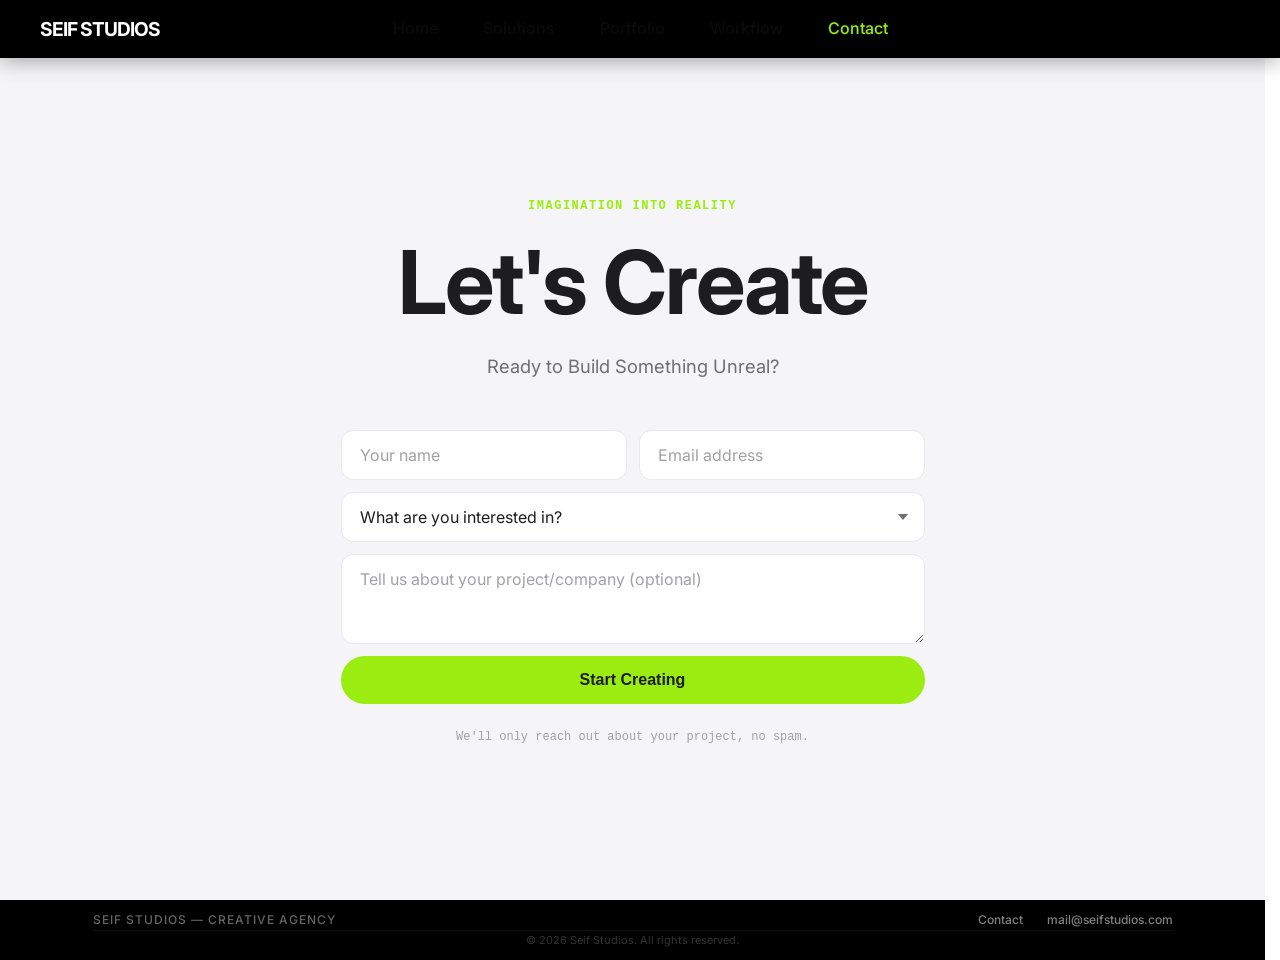
==== commit df29390d: "index changed, rename" ====
--- a/contact.html
+++ b/contact.html
@@ -4,14 +4,14 @@
 <head>
     <meta charset="UTF-8" />
     <meta name="viewport" content="width=device-width, initial-scale=1.0" />
-    <title>Contact — PixelVibe AI</title>
+    <title>Contact — Seif Studios</title>
     <link rel="stylesheet" href="style.css" />
     <link rel="preconnect" href="https://fonts.googleapis.com" />
     <link rel="preconnect" href="https://fonts.gstatic.com" crossorigin />
     <link
         href="https://fonts.googleapis.com/css2?family=Inter:ital,opsz,wght@0,14..32,100..900;1,14..32,100..900&display=swap"
         rel="stylesheet" />
-    <link rel="icon" href="assets/logoPixel2.png" type="image/png" />
+    <link rel="icon" href="assets/Logo/logoSSnoBG.png" type="image/png" />
     <link rel="stylesheet" href="style.css" />
 </head>
 
--- a/style.css
+++ b/style.css
@@ -1,5 +1,5 @@
 /* ─────────────────────────────────────────
-   PixelVibe AI — Shared Stylesheet
+   Seif Studios — Shared Stylesheet
    style.css
 ───────────────────────────────────────── */
 
@@ -178,13 +178,13 @@
 }
 
 nav {
-
   display: flex;
   align-items: center;
   justify-content: center;
   width: 100%;
   padding: 16px 60px;
   position: relative;
+  z-index: 100;
   transition: all 0.3s ease;
 }
 
@@ -197,11 +197,11 @@
   width: 100%;
   display: flex;
   justify-content: center;
-
   padding: 10px 20px 0;
-  /* Match navigation horizontal padding */
   transition: opacity 0.4s ease, transform 0.4s ease;
   will-change: opacity, transform;
+  pointer-events: none;
+  /* Prevents huge logo container from blocking navigation clicks */
 }
 
 .nav-logo {
@@ -210,6 +210,8 @@
   justify-content: center;
   text-decoration: none;
   text-align: center;
+  pointer-events: auto;
+  /* Re-enable clicks for the logo text itself */
 }
 
 .nav-logo-text {
@@ -222,46 +224,66 @@
 }
 
 .nav-logo-name {
-  font-size: 7rem;
+  font-size: 10rem;
   /* 2x increase */
-  font-weight: 700;
+  font-weight: 800;
   color: var(--white);
+  margin-left: 35px;
+  margin-top: -30px;
   /* White for visibility on video */
-  letter-spacing: -3px;
+  letter-spacing: 45px;
   text-transform: uppercase;
 }
 
+.home .nav-logo-name {
+  color: var(--black);
+}
+
 .nav-logo-sub {
-  font-size: 2.9rem;
-  font-family: var(--font-mono);
-  font-weight: 500;
+  font-size: 4rem;
+
+  font-weight: 800;
+
   color: var(--accent);
-  letter-spacing: 4px;
+  letter-spacing: 32px;
   text-transform: uppercase;
-  margin-top: 10px;
-  margin-left: 5px;
+  margin-top: 1px;
+  margin-left: 45px;
 }
 
 .nav-links {
   display: flex;
   align-items: center;
   font-weight: 400;
-  gap: 39px;
+  gap: 15px;
+  /* Reduced gap to account for increased link padding */
   list-style: none;
 }
 
 .nav-links a {
   text-decoration: none;
-  color: rgba(255, 255, 255, 0.7);
+  color: rgba(35, 35, 35, 0.301);
   font-size: var(--fs-base);
   font-weight: 500;
-  transition: color 0.2s;
+  transition: all 0.2s;
+  padding: 10px 15px;
+  /* Increased hover hitbox */
+  border-radius: 4px;
+}
+
+.home .nav-links a {
+  color: var(--black);
 }
 
 .nav-links a:hover,
 .nav-links a.active {
   color: var(--accent);
   opacity: 1;
+  text-shadow:
+    -1px -1px 0 #1b1b1b2f,
+    1px -1px 0 #18181843,
+    -1px 1px 0 #1a1a1a3f,
+    1px 1px 0 #1c1c1c62;
 }
 
 .nav-sub-logo {
@@ -272,13 +294,14 @@
   display: flex;
   align-items: center;
   text-decoration: none;
-}
-
-.nav-sub-logo img {
-  height: 50px;
-  /* Adjust based on logo proportions */
-  width: auto;
-}
+  font-weight: 700;
+  color: #fff;
+  font-size: 1.2rem;
+  letter-spacing: -1px;
+  text-transform: uppercase;
+}
+
+
 
 /* ─── SUBPAGE HEADER ─── */
 body.subpage .site-header nav {
@@ -322,12 +345,13 @@
 
 @media (max-width: 900px) {
   .nav-logo-name {
-    font-size: 3rem;
+    font-size: 3.5rem;
+    margin-top: 20px;
   }
 
   .nav-logo-sub {
-    font-size: 1.2rem;
-    letter-spacing: 2px;
+    font-size: 1.4rem;
+    letter-spacing: 2.2px;
   }
 }
 
@@ -348,7 +372,8 @@
     cursor: pointer;
     z-index: 300;
     pointer-events: auto;
-    position: absolute;
+    position: fixed;
+    top: 22px;
     right: 24px;
   }
 
@@ -370,6 +395,25 @@
 
   body.menu-open .menu-toggle span:nth-child(3) {
     transform: translateY(-7px) rotate(-45deg);
+  }
+
+  .nav-sub-logo {
+    position: relative;
+    left: 24px;
+    top: auto;
+    transform: none;
+    font-size: 1.1rem;
+  }
+
+
+
+  nav {
+    padding: 12px 24px;
+    justify-content: space-between;
+  }
+
+  .dot {
+    display: none;
   }
 
   body.subpage.menu-open .menu-toggle span {
@@ -496,8 +540,8 @@
   justify-content: flex-end;
   /* Move content to the bottom */
   text-align: center;
-  padding: 0 24px 15vh;
-  /* Large bottom padding to leave room below */
+  padding: 0 24px 10vh;
+  /* Reduced bottom padding to move content further down */
 }
 
 /* Ensure the center of the screen stays clear */
@@ -536,6 +580,7 @@
 
 .hero-overlay {
   position: absolute;
+
   inset: 0;
   background: linear-gradient(to bottom,
       rgba(0, 0, 0, 0.15) 0%,
@@ -549,6 +594,7 @@
   z-index: 2;
   max-width: 820px;
   margin: 0 auto;
+
 }
 
 .hero-eyebrow {
@@ -761,7 +807,8 @@
 
   .service-media {
     width: 100%;
-    height: 240px;
+    aspect-ratio: 9 / 16;
+    height: auto;
   }
 }
 
--- a/style.css
+++ b/style.css
@@ -1,5 +1,5 @@
 /* ─────────────────────────────────────────
-   PixelVibe AI — Shared Stylesheet
+   Seif Studios — Shared Stylesheet
    style.css
 ───────────────────────────────────────── */
 
@@ -178,13 +178,13 @@
 }
 
 nav {
-
   display: flex;
   align-items: center;
   justify-content: center;
   width: 100%;
   padding: 16px 60px;
   position: relative;
+  z-index: 100;
   transition: all 0.3s ease;
 }
 
@@ -197,11 +197,11 @@
   width: 100%;
   display: flex;
   justify-content: center;
-
   padding: 10px 20px 0;
-  /* Match navigation horizontal padding */
   transition: opacity 0.4s ease, transform 0.4s ease;
   will-change: opacity, transform;
+  pointer-events: none;
+  /* Prevents huge logo container from blocking navigation clicks */
 }
 
 .nav-logo {
@@ -210,6 +210,8 @@
   justify-content: center;
   text-decoration: none;
   text-align: center;
+  pointer-events: auto;
+  /* Re-enable clicks for the logo text itself */
 }
 
 .nav-logo-text {
@@ -222,46 +224,66 @@
 }
 
 .nav-logo-name {
-  font-size: 7rem;
+  font-size: 10rem;
   /* 2x increase */
-  font-weight: 700;
+  font-weight: 800;
   color: var(--white);
+  margin-left: 35px;
+  margin-top: -30px;
   /* White for visibility on video */
-  letter-spacing: -3px;
+  letter-spacing: 45px;
   text-transform: uppercase;
 }
 
+.home .nav-logo-name {
+  color: var(--black);
+}
+
 .nav-logo-sub {
-  font-size: 2.9rem;
-  font-family: var(--font-mono);
-  font-weight: 500;
+  font-size: 4rem;
+
+  font-weight: 800;
+
   color: var(--accent);
-  letter-spacing: 4px;
+  letter-spacing: 32px;
   text-transform: uppercase;
-  margin-top: 10px;
-  margin-left: 5px;
+  margin-top: 1px;
+  margin-left: 45px;
 }
 
 .nav-links {
   display: flex;
   align-items: center;
   font-weight: 400;
-  gap: 39px;
+  gap: 15px;
+  /* Reduced gap to account for increased link padding */
   list-style: none;
 }
 
 .nav-links a {
   text-decoration: none;
-  color: rgba(255, 255, 255, 0.7);
+  color: rgba(35, 35, 35, 0.301);
   font-size: var(--fs-base);
   font-weight: 500;
-  transition: color 0.2s;
+  transition: all 0.2s;
+  padding: 10px 15px;
+  /* Increased hover hitbox */
+  border-radius: 4px;
+}
+
+.home .nav-links a {
+  color: var(--black);
 }
 
 .nav-links a:hover,
 .nav-links a.active {
   color: var(--accent);
   opacity: 1;
+  text-shadow:
+    -1px -1px 0 #1b1b1b2f,
+    1px -1px 0 #18181843,
+    -1px 1px 0 #1a1a1a3f,
+    1px 1px 0 #1c1c1c62;
 }
 
 .nav-sub-logo {
@@ -272,13 +294,14 @@
   display: flex;
   align-items: center;
   text-decoration: none;
-}
-
-.nav-sub-logo img {
-  height: 50px;
-  /* Adjust based on logo proportions */
-  width: auto;
-}
+  font-weight: 700;
+  color: #fff;
+  font-size: 1.2rem;
+  letter-spacing: -1px;
+  text-transform: uppercase;
+}
+
+
 
 /* ─── SUBPAGE HEADER ─── */
 body.subpage .site-header nav {
@@ -322,12 +345,13 @@
 
 @media (max-width: 900px) {
   .nav-logo-name {
-    font-size: 3rem;
+    font-size: 3.5rem;
+    margin-top: 20px;
   }
 
   .nav-logo-sub {
-    font-size: 1.2rem;
-    letter-spacing: 2px;
+    font-size: 1.4rem;
+    letter-spacing: 2.2px;
   }
 }
 
@@ -348,7 +372,8 @@
     cursor: pointer;
     z-index: 300;
     pointer-events: auto;
-    position: absolute;
+    position: fixed;
+    top: 22px;
     right: 24px;
   }
 
@@ -370,6 +395,25 @@
 
   body.menu-open .menu-toggle span:nth-child(3) {
     transform: translateY(-7px) rotate(-45deg);
+  }
+
+  .nav-sub-logo {
+    position: relative;
+    left: 24px;
+    top: auto;
+    transform: none;
+    font-size: 1.1rem;
+  }
+
+
+
+  nav {
+    padding: 12px 24px;
+    justify-content: space-between;
+  }
+
+  .dot {
+    display: none;
   }
 
   body.subpage.menu-open .menu-toggle span {
@@ -496,8 +540,8 @@
   justify-content: flex-end;
   /* Move content to the bottom */
   text-align: center;
-  padding: 0 24px 15vh;
-  /* Large bottom padding to leave room below */
+  padding: 0 24px 10vh;
+  /* Reduced bottom padding to move content further down */
 }
 
 /* Ensure the center of the screen stays clear */
@@ -536,6 +580,7 @@
 
 .hero-overlay {
   position: absolute;
+
   inset: 0;
   background: linear-gradient(to bottom,
       rgba(0, 0, 0, 0.15) 0%,
@@ -549,6 +594,7 @@
   z-index: 2;
   max-width: 820px;
   margin: 0 auto;
+
 }
 
 .hero-eyebrow {
@@ -761,7 +807,8 @@
 
   .service-media {
     width: 100%;
-    height: 240px;
+    aspect-ratio: 9 / 16;
+    height: auto;
   }
 }
 
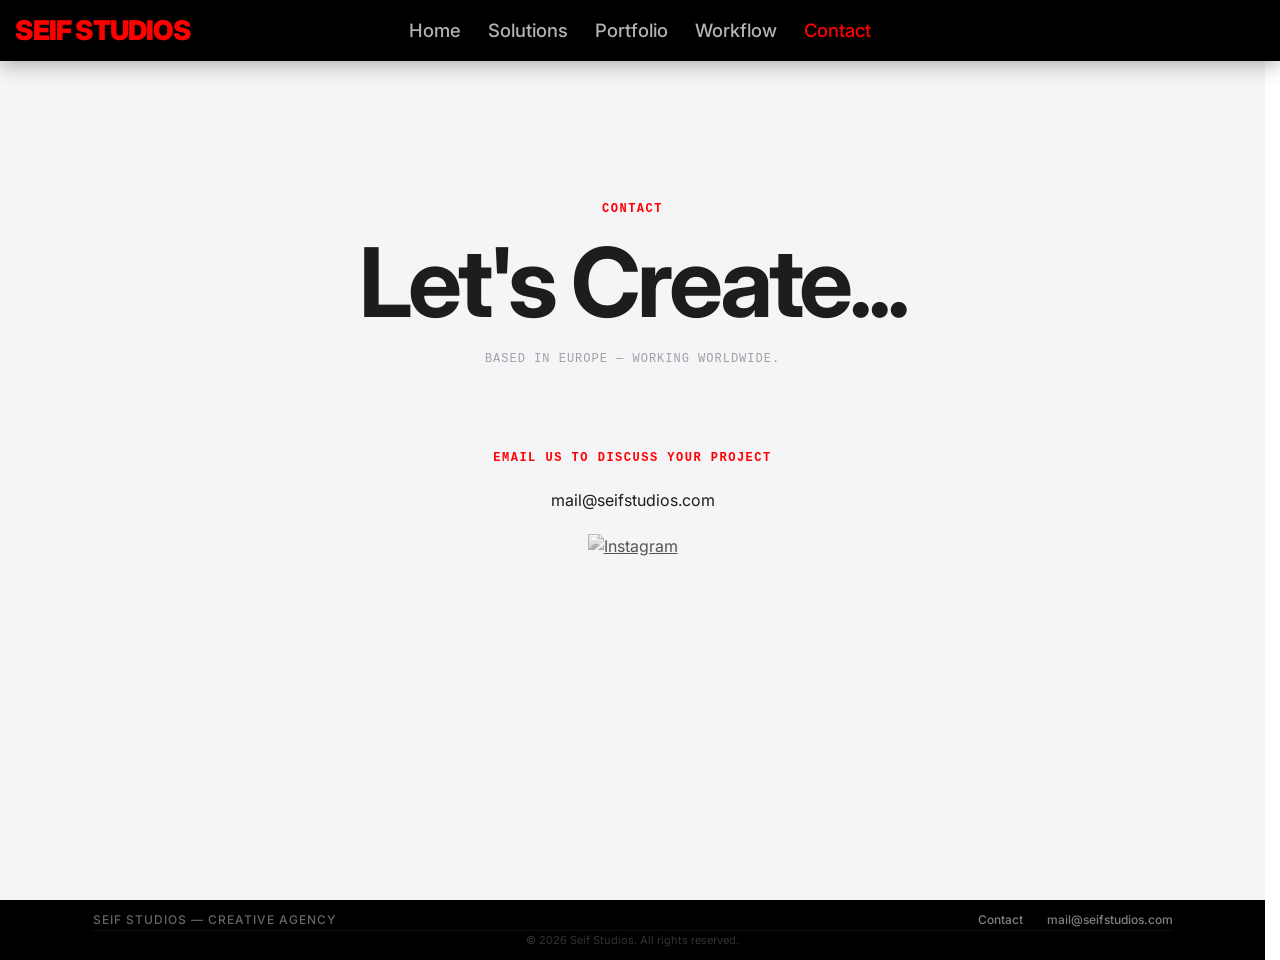
==== commit 8d78e4c4: "Test" ====
--- a/contact.html
+++ b/contact.html
@@ -11,7 +11,7 @@
     <link
         href="https://fonts.googleapis.com/css2?family=Inter:ital,opsz,wght@0,14..32,100..900;1,14..32,100..900&display=swap"
         rel="stylesheet" />
-    <link rel="icon" href="assets/Logo/logoSSnoBG.png" type="image/png" />
+    <link rel="icon" href="assets/Logo/logo3.png" type="image/png" />
     <link rel="stylesheet" href="style.css" />
 </head>
 
@@ -23,39 +23,26 @@
 
     <main>
         <!-- ─── CONTACT ─── -->
-        <section id="contact" style="padding-top: 140px; min-height: 100vh; display: flex; align-items: center;">
+        <section id="contact" style="padding-top: 200px; min-height: 100vh;">
             <div class="container">
-                <div class="contact-inner">
-                    <span class="section-eyebrow">Imagination into Reality</span>
-                    <h2 class="section-title">Let's Create</h2>
-                    <p class="section-sub">
-                        Ready to Build Something Unreal?
-                    </p>
+                <div class="contact-minimal fade-up">
+                    <div class="contact-header">
+                        <span class="section-eyebrow">Contact</span>
+                        <h2 class="section-title">Let's Create...</h2>
+                        <p class="copy-note">Based in Europe — Working Worldwide.</p>
+                    </div>
 
-                    <form class="waitlist-form" id="waitlistForm" action="https://formspree.io/f/xgolbykl"
-                        method="POST">
-                        <input type="text" name="_gotcha" style="display:none" tabindex="-1" autocomplete="off" />
-                        <div class="form-row">
-                            <input class="form-field" type="text" name="name" placeholder="Your name" required />
-                            <input class="form-field" type="email" name="email" placeholder="Email address" required />
+                    <div class="contact-body" style="margin-top:50px">
+                        <div class="email-copy-wrap">
+                            <p class="section-eyebrow">Email us to discuss your project</p>
+                            <div class="contact-methods">
+                                <span class="">mail@seifstudios.com</span>
+                            </div>
+                            <a href="https://instagram.com/seif.studios" target="_blank" class="social-icon-link">
+                                <img src="assets/Logo/instagram.svg" alt="Instagram" class="social-icon"
+                                    style="margin:20px">
+                            </a>
                         </div>
-                        <select class="form-field form-select" name="service">
-                            <option value="" disabled selected>What are you interested in?</option>
-                            <option value="images">AI Image &amp; Art Generation</option>
-                            <option value="video">AI Video &amp; Animation</option>
-                            <option value="branding">Brand Visual Identity</option>
-                            <option value="social">Social &amp; Campaign Content</option>
-                            <option value="all">All of the above</option>
-                        </select>
-                        <textarea class="form-field" name="message" rows="3"
-                            placeholder="Tell us about your project/company (optional)"></textarea>
-                        <button type="submit" class="btn-primary" id="submitBtn">Start Creating</button>
-                        <p class="form-note">We'll only reach out about your project, no spam.</p>
-                        <p class="form-error" id="formError" style="display:none;"></p>
-                    </form>
-
-                    <div class="success-msg" id="successMsg">
-                        We'll be in touch very soon.
                     </div>
                 </div>
             </div>
@@ -66,53 +53,7 @@
     <footer id="footer-placeholder"></footer>
     <script src="assets/main.js"></script>
     <script src="assets/footer.js"></script>
-    <script>
-        /* ─── FORM ─── */
-        const waitlistForm = document.getElementById('waitlistForm');
-        const submitBtn = document.getElementById('submitBtn');
-        const successMsg = document.getElementById('successMsg');
-        const formError = document.getElementById('formError');
-        const EMAIL_RE = /^[^\s@]+@[^\s@]+\.[^\s@]{2,}$/;
-        const formLoadTime = Date.now();
-        const MIN_HUMAN_MS = 3000;
-        let lastSubmitTime = 0;
-        const RATE_LIMIT_MS = 60000;
 
-        function showFormError(msg) {
-            formError.textContent = msg;
-            formError.style.display = 'block';
-            submitBtn.disabled = false;
-            submitBtn.textContent = 'Join the Waitlist →';
-        }
-
-        waitlistForm.addEventListener('submit', async function (e) {
-            e.preventDefault();
-            formError.style.display = 'none';
-            const emailVal = (waitlistForm.email.value || '').trim();
-            if (!EMAIL_RE.test(emailVal)) { showFormError('Please enter a valid email address.'); return; }
-            if (Date.now() - formLoadTime < MIN_HUMAN_MS) { waitlistForm.style.display = 'none'; successMsg.style.display = 'block'; return; }
-            const now = Date.now();
-            if (now - lastSubmitTime < RATE_LIMIT_MS) { showFormError('Please wait a moment before submitting again.'); return; }
-            submitBtn.disabled = true;
-            submitBtn.textContent = 'Sending…';
-            try {
-                const response = await fetch(waitlistForm.action, {
-                    method: 'POST',
-                    body: new FormData(waitlistForm),
-                    headers: { 'Accept': 'application/json' }
-                });
-                if (response.ok) {
-                    lastSubmitTime = Date.now();
-                    waitlistForm.style.display = 'none';
-                    successMsg.style.display = 'block';
-                } else {
-                    const data = await response.json().catch(() => ({}));
-                    const msg = data?.errors?.map(err => err.message).join(' ') || 'Something went wrong.';
-                    showFormError(msg);
-                }
-            } catch (_) { showFormError('Network error — please try again.'); }
-        });
-    </script>
 </body>
 
 </html>
--- a/style.css
+++ b/style.css
@@ -20,12 +20,13 @@
   --gray-300: #a1a1a6;
   --gray-500: #6e6e73;
   --gray-700: #1d1d1f;
-  --accent: #9bec10;
-  --accent-hover: #88ff00;
+  --accent: #ff0000;
+  --accent-hover: #dc0000;
 
   /* Typography */
   --font-sans: 'Inter', -apple-system, BlinkMacSystemFont, 'SF Pro Display', sans-serif;
   --font-mono: 'SF Mono', 'Menlo', 'Monaco', 'Courier New', monospace;
+  --font-dossis: 'Dossis Ele', -apple-system, BlinkMacSystemFont, 'SF Pro Display', sans-serif;
 
   --fs-sm: 0.75rem;
   --fs-base: 1rem;
@@ -161,7 +162,7 @@
   top: 0;
   left: 0;
   right: 0;
-  z-index: 200;
+  z-index: 500;
   padding: 0;
   /* Remove padding to allow nav background to touch edges */
   display: flex;
@@ -205,6 +206,7 @@
 }
 
 .nav-logo {
+
   display: flex;
   align-items: center;
   justify-content: center;
@@ -224,14 +226,15 @@
 }
 
 .nav-logo-name {
-  font-size: 10rem;
+  font-size: 12rem;
+
   /* 2x increase */
-  font-weight: 800;
+  font-weight: 900;
   color: var(--white);
-  margin-left: 35px;
+  margin-left: 0px;
   margin-top: -30px;
   /* White for visibility on video */
-  letter-spacing: 45px;
+  letter-spacing: 15px;
   text-transform: uppercase;
 }
 
@@ -240,15 +243,16 @@
 }
 
 .nav-logo-sub {
-  font-size: 4rem;
-
-  font-weight: 800;
-
+  font-size: 3.5rem;
+  font-family: var(--font-dossis);
+  font-weight: 600;
+  display: inline-block;
+  transform: scaleY(1.3);
   color: var(--accent);
-  letter-spacing: 32px;
+  letter-spacing: 36px;
   text-transform: uppercase;
-  margin-top: 1px;
-  margin-left: 45px;
+  margin-top: 0px;
+  margin-left: 10px;
 }
 
 .nav-links {
@@ -262,44 +266,52 @@
 
 .nav-links a {
   text-decoration: none;
-  color: rgba(35, 35, 35, 0.301);
-  font-size: var(--fs-base);
+  color: rgba(0, 0, 0, 0.6);
+  font-size: var(--fs-lg);
   font-weight: 500;
   transition: all 0.2s;
-  padding: 10px 15px;
+  padding: 10px 6px;
   /* Increased hover hitbox */
   border-radius: 4px;
 }
 
+body.subpage .nav-links a {
+  color: rgba(255, 255, 255, 0.7);
+}
+
+
 .home .nav-links a {
   color: var(--black);
 }
 
 .nav-links a:hover,
-.nav-links a.active {
+.nav-links a.active,
+body.subpage .nav-links a:hover,
+body.subpage .nav-links a.active {
   color: var(--accent);
   opacity: 1;
-  text-shadow:
-    -1px -1px 0 #1b1b1b2f,
-    1px -1px 0 #18181843,
-    -1px 1px 0 #1a1a1a3f,
-    1px 1px 0 #1c1c1c62;
 }
 
 .nav-sub-logo {
   position: absolute;
-  left: 40px;
+  left: 15px;
   top: 50%;
   transform: translateY(-50%);
   display: flex;
   align-items: center;
   text-decoration: none;
-  font-weight: 700;
+  font-weight: 900;
   color: #fff;
-  font-size: 1.2rem;
+  font-size: 1.7rem;
   letter-spacing: -1px;
   text-transform: uppercase;
-}
+
+}
+
+body.subpage .nav-sub-logo {
+  color: var(--accent);
+}
+
 
 
 
@@ -343,19 +355,28 @@
   display: none;
 }
 
-@media (max-width: 900px) {
+@media (max-width: 850px) {
   .nav-logo-name {
-    font-size: 3.5rem;
-    margin-top: 20px;
+    font-size: 9rem;
+    margin-top: 10px;
+    letter-spacing: 8px;
   }
 
   .nav-logo-sub {
-    font-size: 1.4rem;
-    letter-spacing: 2.2px;
-  }
-}
-
-@media (max-width: 680px) {
+    font-size: 2.2rem;
+    letter-spacing: 28px;
+    margin-left: 14px;
+  }
+}
+
+/* Hide hero logo when menu is open */
+body.menu-open .logo-wrap {
+  opacity: 0 !important;
+  visibility: hidden;
+  pointer-events: none;
+}
+
+@media (max-width: 850px) {
   .nav-links {
     display: none;
   }
@@ -368,48 +389,61 @@
   .menu-toggle {
     display: flex;
     flex-direction: column;
-    gap: 5px;
+    justify-content: center;
+    gap: 6px;
     cursor: pointer;
-    z-index: 300;
+    z-index: 301;
     pointer-events: auto;
-    position: fixed;
-    top: 22px;
-    right: 24px;
+    position: relative;
+    top: auto;
+    right: auto;
+    margin-right: -10px;
+    width: 32px;
+    height: 32px;
   }
 
   .menu-toggle span {
-    width: 28px;
-    height: 2px;
+    width: 32px;
+    height: 3px;
     background: var(--white);
-    transition: all 0.3s ease;
+    transition: all 0.3s cubic-bezier(0.4, 0, 0.2, 1);
+    border-radius: 4px;
+    display: block;
   }
 
   /* Transform into X when open */
   body.menu-open .menu-toggle span:nth-child(1) {
-    transform: translateY(7px) rotate(45deg);
+    transform: translateY(9px) rotate(45deg);
   }
 
   body.menu-open .menu-toggle span:nth-child(2) {
     opacity: 0;
+    transform: translateX(10px);
   }
 
   body.menu-open .menu-toggle span:nth-child(3) {
-    transform: translateY(-7px) rotate(-45deg);
+    transform: translateY(-9px) rotate(-45deg);
   }
 
   .nav-sub-logo {
     position: relative;
-    left: 24px;
+    left: -20px;
     top: auto;
     transform: none;
-    font-size: 1.1rem;
-  }
-
-
+    font-size: 1.9rem;
+    font-weight: 900;
+  }
 
   nav {
     padding: 12px 24px;
+    display: flex;
+    align-items: center;
     justify-content: space-between;
+    height: 75px;
+  }
+
+  .home nav {
+    justify-content: flex-end;
   }
 
   .dot {
@@ -934,7 +968,7 @@
   gap: 3px;
 }
 
-@media (max-width: 768px) {
+@media (max-width: 850px) {
   .gallery-grid {
     grid-template-columns: repeat(2, 1fr);
   }
@@ -1003,7 +1037,7 @@
   /* Center items vertically if they have different heights */
 }
 
-@media (max-width: 768px) {
+@media (max-width: 850px) {
   .video-grid {
     grid-template-columns: 1fr;
   }
@@ -1167,9 +1201,114 @@
   font-weight: 500;
 }
 
+/* ─── NEW CONTACT PAGE STYLES ─── */
+/* ─── MINIMALISTIC CONTACT STYLES ─── */
+.contact-minimal {
+  max-width: 800px;
+  margin: 0 auto;
+  text-align: center;
+}
+
+.contact-header {
+  margin-bottom: 80px;
+}
+
+.contact-header .section-title {
+  font-size: clamp(3rem, 10vw, 6rem);
+  letter-spacing: -4px;
+  line-height: 0.9;
+}
+
+.email-copy-wrap {
+  margin-bottom: 100px;
+}
+
+.big-contact-text {
+  font-size: clamp(1.8rem, 6vw, 4rem);
+  font-weight: 700;
+  color: var(--gray-700);
+  letter-spacing: -2px;
+  cursor: text;
+  user-select: all;
+  /* Makes it easy to click and copy the whole thing */
+}
+
+.contact-methods {
+  display: flex;
+  align-items: center;
+  justify-content: center;
+  gap: 24px;
+  margin-top: 10px;
+}
+
+.copy-note {
+  font-size: var(--fs-sm);
+  font-family: var(--font-mono);
+  color: var(--gray-300);
+  text-transform: uppercase;
+  letter-spacing: 1px;
+}
+
+.contact-footer-info {
+  display: flex;
+  justify-content: space-between;
+  align-items: flex-end;
+  border-top: 1px solid var(--gray-100);
+  padding-top: 40px;
+  gap: 40px;
+}
+
+.social-links-minimal {
+  display: flex;
+  gap: 24px;
+}
+
+.about-location {
+  margin-top: 0 !important;
+  font-size: 0.85rem !important;
+  color: var(--gray-300) !important;
+  text-align: right;
+}
+
+@media (max-width: 680px) {
+  .contact-footer-info {
+    flex-direction: column;
+    align-items: flex-start;
+    gap: 32px;
+  }
+
+  .about-location {
+    text-align: left;
+  }
+}
+
 /* ════════════════════════════════════
    FOOTER (shared)
 ════════════════════════════════════ */
+/* ─── SOCIAL ICON STYLES ─── */
+.social-icon-link {
+  display: inline-block;
+  transition: transform 0.2s, opacity 0.2s;
+}
+
+.social-icon-link:hover {
+  transform: translateY(-2px);
+  opacity: 0.8;
+}
+
+.social-icon {
+  width: 28px;
+  height: 28px;
+  filter: grayscale(1) invert(0);
+  /* Black by default */
+  opacity: 0.7;
+  transition: opacity 0.2s;
+}
+
+.social-icon-link:hover .social-icon {
+  opacity: 1;
+}
+
 footer {
   background: var(--black);
   padding: 10px 10px;
@@ -1447,7 +1586,7 @@
   gap: 2px;
 }
 
-@media (max-width: 768px) {
+@media (max-width: 850px) {
   .tools-grid {
     grid-template-columns: repeat(2, 1fr);
   }
@@ -1599,4 +1738,174 @@
   footer {
     padding: 40px 24px 28px;
   }
+}
+
+/* ── Portfolio Page Spacing ── */
+body.portfolio main {
+  padding-top: 240px; /* Show "Our Work" below the giant logo on desktop */
+}
+
+body.portfolio main > .section-eyebrow {
+  padding-left: 24px; /* Align with sections gutter on desktop */
+  max-width: var(--container-max);
+  margin-left: auto;
+  margin-right: auto;
+}
+
+/* ── Mobile section spacing — portfolio page only ── */
+@media (max-width: 850px) {
+
+  /* Clear fixed mobile nav (75px) */
+  body.portfolio main {
+    padding-top: 96px;
+  }
+
+  /* Compact vertical spacing — scoped to portfolio only.
+     !important overrides the inline style="padding-top:140px" on each section */
+  body.portfolio main section {
+    padding-top: 24px !important;
+    padding-bottom: 24px !important;
+    padding-left: 20px;
+    padding-right: 20px;
+  }
+
+  /* Align eyebrow with section content on mobile */
+  body.portfolio main > .section-eyebrow {
+    padding-left: 20px;
+    margin-left: 0;
+  }
+
+  /* Tighten gallery header gap */
+  body.portfolio .gallery-header {
+    margin-bottom: 18px;
+  }
+
+  /* Eyebrow "Our Work" sits in main padding area — zero extra gap */
+  body.portfolio main > .section-eyebrow {
+    margin-bottom: 0;
+  }
+}
+
+/* ════════════════════════════════════
+   MOBILE SWIPE CAROUSEL (portfolio)
+════════════════════════════════════ */
+@media (max-width: 850px) {
+
+  /* Hide the desktop grid on mobile */
+  .gallery-grid,
+  .video-grid {
+    display: none !important;
+  }
+
+  /* Wrapper injected by JS around each grid */
+  .mob-swiper {
+    position: relative;
+    width: 100%;
+    overflow: hidden;
+    border-radius: 0;
+    touch-action: pan-y;
+    /* allow vertical scroll, capture horizontal */
+    user-select: none;
+    -webkit-user-select: none;
+  }
+
+  /* The sliding track */
+  .mob-swiper-track {
+    display: flex;
+    transition: transform 0.42s cubic-bezier(0.4, 0, 0.2, 1);
+    will-change: transform;
+  }
+
+  /* Each slide */
+  .mob-swiper-slide {
+    flex: 0 0 100%;
+    width: 100%;
+    position: relative;
+    overflow: hidden;
+    background: #0a0a0a;
+  }
+
+  /* Portrait (9:16) slide */
+  .mob-swiper-slide.is-portrait {
+    aspect-ratio: 9 / 16;
+  }
+
+  /* Landscape (16:9) slide */
+  .mob-swiper-slide.is-landscape {
+    aspect-ratio: 16 / 9;
+  }
+
+  /* Fill the slide */
+  .mob-swiper-slide img,
+  .mob-swiper-slide video {
+    width: 100%;
+    height: 100%;
+    object-fit: cover;
+    display: block;
+  }
+
+  /* Label always visible at bottom */
+  .mob-swiper-label {
+    position: absolute;
+    bottom: 0;
+    left: 0;
+    right: 0;
+    padding: 40px 20px 18px;
+    background: linear-gradient(to top, rgba(0, 0, 0, 0.72) 0%, transparent 100%);
+    color: #fff;
+    font-size: 0.68rem;
+    font-family: var(--font-mono);
+    font-weight: 500;
+    letter-spacing: 1.5px;
+    text-transform: uppercase;
+    pointer-events: none;
+  }
+
+  /* ── Arrow buttons ── */
+  .mob-swiper-btn {
+    position: absolute;
+    top: 50%;
+    transform: translateY(-50%);
+    z-index: 10;
+    width: 38px;
+    height: 38px;
+    border-radius: 50%;
+    background: rgba(0, 0, 0, 0.55);
+    backdrop-filter: blur(8px);
+    -webkit-backdrop-filter: blur(8px);
+    border: 1px solid rgba(255, 255, 255, 0.14);
+    color: #fff;
+    font-size: 1rem;
+    display: flex;
+    align-items: center;
+    justify-content: center;
+    cursor: pointer;
+    transition: background 0.2s, transform 0.2s;
+    -webkit-tap-highlight-color: transparent;
+  }
+
+  .mob-swiper-btn:active {
+    background: rgba(0, 0, 0, 0.8);
+    transform: translateY(-50%) scale(0.93);
+  }
+
+  .mob-swiper-btn.prev {
+    left: 12px;
+  }
+
+  .mob-swiper-btn.next {
+    right: 12px;
+  }
+
+  .mob-swiper-btn svg {
+    width: 14px;
+    height: 14px;
+    stroke: #fff;
+    stroke-width: 2.5;
+    fill: none;
+    stroke-linecap: round;
+    stroke-linejoin: round;
+  }
+
+  /* dots and counter removed — arrows only */
 }
--- a/style.css
+++ b/style.css
@@ -20,12 +20,13 @@
   --gray-300: #a1a1a6;
   --gray-500: #6e6e73;
   --gray-700: #1d1d1f;
-  --accent: #9bec10;
-  --accent-hover: #88ff00;
+  --accent: #ff0000;
+  --accent-hover: #dc0000;
 
   /* Typography */
   --font-sans: 'Inter', -apple-system, BlinkMacSystemFont, 'SF Pro Display', sans-serif;
   --font-mono: 'SF Mono', 'Menlo', 'Monaco', 'Courier New', monospace;
+  --font-dossis: 'Dossis Ele', -apple-system, BlinkMacSystemFont, 'SF Pro Display', sans-serif;
 
   --fs-sm: 0.75rem;
   --fs-base: 1rem;
@@ -161,7 +162,7 @@
   top: 0;
   left: 0;
   right: 0;
-  z-index: 200;
+  z-index: 500;
   padding: 0;
   /* Remove padding to allow nav background to touch edges */
   display: flex;
@@ -205,6 +206,7 @@
 }
 
 .nav-logo {
+
   display: flex;
   align-items: center;
   justify-content: center;
@@ -224,14 +226,15 @@
 }
 
 .nav-logo-name {
-  font-size: 10rem;
+  font-size: 12rem;
+
   /* 2x increase */
-  font-weight: 800;
+  font-weight: 900;
   color: var(--white);
-  margin-left: 35px;
+  margin-left: 0px;
   margin-top: -30px;
   /* White for visibility on video */
-  letter-spacing: 45px;
+  letter-spacing: 15px;
   text-transform: uppercase;
 }
 
@@ -240,15 +243,16 @@
 }
 
 .nav-logo-sub {
-  font-size: 4rem;
-
-  font-weight: 800;
-
+  font-size: 3.5rem;
+  font-family: var(--font-dossis);
+  font-weight: 600;
+  display: inline-block;
+  transform: scaleY(1.3);
   color: var(--accent);
-  letter-spacing: 32px;
+  letter-spacing: 36px;
   text-transform: uppercase;
-  margin-top: 1px;
-  margin-left: 45px;
+  margin-top: 0px;
+  margin-left: 10px;
 }
 
 .nav-links {
@@ -262,44 +266,52 @@
 
 .nav-links a {
   text-decoration: none;
-  color: rgba(35, 35, 35, 0.301);
-  font-size: var(--fs-base);
+  color: rgba(0, 0, 0, 0.6);
+  font-size: var(--fs-lg);
   font-weight: 500;
   transition: all 0.2s;
-  padding: 10px 15px;
+  padding: 10px 6px;
   /* Increased hover hitbox */
   border-radius: 4px;
 }
 
+body.subpage .nav-links a {
+  color: rgba(255, 255, 255, 0.7);
+}
+
+
 .home .nav-links a {
   color: var(--black);
 }
 
 .nav-links a:hover,
-.nav-links a.active {
+.nav-links a.active,
+body.subpage .nav-links a:hover,
+body.subpage .nav-links a.active {
   color: var(--accent);
   opacity: 1;
-  text-shadow:
-    -1px -1px 0 #1b1b1b2f,
-    1px -1px 0 #18181843,
-    -1px 1px 0 #1a1a1a3f,
-    1px 1px 0 #1c1c1c62;
 }
 
 .nav-sub-logo {
   position: absolute;
-  left: 40px;
+  left: 15px;
   top: 50%;
   transform: translateY(-50%);
   display: flex;
   align-items: center;
   text-decoration: none;
-  font-weight: 700;
+  font-weight: 900;
   color: #fff;
-  font-size: 1.2rem;
+  font-size: 1.7rem;
   letter-spacing: -1px;
   text-transform: uppercase;
-}
+
+}
+
+body.subpage .nav-sub-logo {
+  color: var(--accent);
+}
+
 
 
 
@@ -343,19 +355,28 @@
   display: none;
 }
 
-@media (max-width: 900px) {
+@media (max-width: 850px) {
   .nav-logo-name {
-    font-size: 3.5rem;
-    margin-top: 20px;
+    font-size: 9rem;
+    margin-top: 10px;
+    letter-spacing: 8px;
   }
 
   .nav-logo-sub {
-    font-size: 1.4rem;
-    letter-spacing: 2.2px;
-  }
-}
-
-@media (max-width: 680px) {
+    font-size: 2.2rem;
+    letter-spacing: 28px;
+    margin-left: 14px;
+  }
+}
+
+/* Hide hero logo when menu is open */
+body.menu-open .logo-wrap {
+  opacity: 0 !important;
+  visibility: hidden;
+  pointer-events: none;
+}
+
+@media (max-width: 850px) {
   .nav-links {
     display: none;
   }
@@ -368,48 +389,61 @@
   .menu-toggle {
     display: flex;
     flex-direction: column;
-    gap: 5px;
+    justify-content: center;
+    gap: 6px;
     cursor: pointer;
-    z-index: 300;
+    z-index: 301;
     pointer-events: auto;
-    position: fixed;
-    top: 22px;
-    right: 24px;
+    position: relative;
+    top: auto;
+    right: auto;
+    margin-right: -10px;
+    width: 32px;
+    height: 32px;
   }
 
   .menu-toggle span {
-    width: 28px;
-    height: 2px;
+    width: 32px;
+    height: 3px;
     background: var(--white);
-    transition: all 0.3s ease;
+    transition: all 0.3s cubic-bezier(0.4, 0, 0.2, 1);
+    border-radius: 4px;
+    display: block;
   }
 
   /* Transform into X when open */
   body.menu-open .menu-toggle span:nth-child(1) {
-    transform: translateY(7px) rotate(45deg);
+    transform: translateY(9px) rotate(45deg);
   }
 
   body.menu-open .menu-toggle span:nth-child(2) {
     opacity: 0;
+    transform: translateX(10px);
   }
 
   body.menu-open .menu-toggle span:nth-child(3) {
-    transform: translateY(-7px) rotate(-45deg);
+    transform: translateY(-9px) rotate(-45deg);
   }
 
   .nav-sub-logo {
     position: relative;
-    left: 24px;
+    left: -20px;
     top: auto;
     transform: none;
-    font-size: 1.1rem;
-  }
-
-
+    font-size: 1.9rem;
+    font-weight: 900;
+  }
 
   nav {
     padding: 12px 24px;
+    display: flex;
+    align-items: center;
     justify-content: space-between;
+    height: 75px;
+  }
+
+  .home nav {
+    justify-content: flex-end;
   }
 
   .dot {
@@ -934,7 +968,7 @@
   gap: 3px;
 }
 
-@media (max-width: 768px) {
+@media (max-width: 850px) {
   .gallery-grid {
     grid-template-columns: repeat(2, 1fr);
   }
@@ -1003,7 +1037,7 @@
   /* Center items vertically if they have different heights */
 }
 
-@media (max-width: 768px) {
+@media (max-width: 850px) {
   .video-grid {
     grid-template-columns: 1fr;
   }
@@ -1167,9 +1201,114 @@
   font-weight: 500;
 }
 
+/* ─── NEW CONTACT PAGE STYLES ─── */
+/* ─── MINIMALISTIC CONTACT STYLES ─── */
+.contact-minimal {
+  max-width: 800px;
+  margin: 0 auto;
+  text-align: center;
+}
+
+.contact-header {
+  margin-bottom: 80px;
+}
+
+.contact-header .section-title {
+  font-size: clamp(3rem, 10vw, 6rem);
+  letter-spacing: -4px;
+  line-height: 0.9;
+}
+
+.email-copy-wrap {
+  margin-bottom: 100px;
+}
+
+.big-contact-text {
+  font-size: clamp(1.8rem, 6vw, 4rem);
+  font-weight: 700;
+  color: var(--gray-700);
+  letter-spacing: -2px;
+  cursor: text;
+  user-select: all;
+  /* Makes it easy to click and copy the whole thing */
+}
+
+.contact-methods {
+  display: flex;
+  align-items: center;
+  justify-content: center;
+  gap: 24px;
+  margin-top: 10px;
+}
+
+.copy-note {
+  font-size: var(--fs-sm);
+  font-family: var(--font-mono);
+  color: var(--gray-300);
+  text-transform: uppercase;
+  letter-spacing: 1px;
+}
+
+.contact-footer-info {
+  display: flex;
+  justify-content: space-between;
+  align-items: flex-end;
+  border-top: 1px solid var(--gray-100);
+  padding-top: 40px;
+  gap: 40px;
+}
+
+.social-links-minimal {
+  display: flex;
+  gap: 24px;
+}
+
+.about-location {
+  margin-top: 0 !important;
+  font-size: 0.85rem !important;
+  color: var(--gray-300) !important;
+  text-align: right;
+}
+
+@media (max-width: 680px) {
+  .contact-footer-info {
+    flex-direction: column;
+    align-items: flex-start;
+    gap: 32px;
+  }
+
+  .about-location {
+    text-align: left;
+  }
+}
+
 /* ════════════════════════════════════
    FOOTER (shared)
 ════════════════════════════════════ */
+/* ─── SOCIAL ICON STYLES ─── */
+.social-icon-link {
+  display: inline-block;
+  transition: transform 0.2s, opacity 0.2s;
+}
+
+.social-icon-link:hover {
+  transform: translateY(-2px);
+  opacity: 0.8;
+}
+
+.social-icon {
+  width: 28px;
+  height: 28px;
+  filter: grayscale(1) invert(0);
+  /* Black by default */
+  opacity: 0.7;
+  transition: opacity 0.2s;
+}
+
+.social-icon-link:hover .social-icon {
+  opacity: 1;
+}
+
 footer {
   background: var(--black);
   padding: 10px 10px;
@@ -1447,7 +1586,7 @@
   gap: 2px;
 }
 
-@media (max-width: 768px) {
+@media (max-width: 850px) {
   .tools-grid {
     grid-template-columns: repeat(2, 1fr);
   }
@@ -1599,4 +1738,174 @@
   footer {
     padding: 40px 24px 28px;
   }
+}
+
+/* ── Portfolio Page Spacing ── */
+body.portfolio main {
+  padding-top: 240px; /* Show "Our Work" below the giant logo on desktop */
+}
+
+body.portfolio main > .section-eyebrow {
+  padding-left: 24px; /* Align with sections gutter on desktop */
+  max-width: var(--container-max);
+  margin-left: auto;
+  margin-right: auto;
+}
+
+/* ── Mobile section spacing — portfolio page only ── */
+@media (max-width: 850px) {
+
+  /* Clear fixed mobile nav (75px) */
+  body.portfolio main {
+    padding-top: 96px;
+  }
+
+  /* Compact vertical spacing — scoped to portfolio only.
+     !important overrides the inline style="padding-top:140px" on each section */
+  body.portfolio main section {
+    padding-top: 24px !important;
+    padding-bottom: 24px !important;
+    padding-left: 20px;
+    padding-right: 20px;
+  }
+
+  /* Align eyebrow with section content on mobile */
+  body.portfolio main > .section-eyebrow {
+    padding-left: 20px;
+    margin-left: 0;
+  }
+
+  /* Tighten gallery header gap */
+  body.portfolio .gallery-header {
+    margin-bottom: 18px;
+  }
+
+  /* Eyebrow "Our Work" sits in main padding area — zero extra gap */
+  body.portfolio main > .section-eyebrow {
+    margin-bottom: 0;
+  }
+}
+
+/* ════════════════════════════════════
+   MOBILE SWIPE CAROUSEL (portfolio)
+════════════════════════════════════ */
+@media (max-width: 850px) {
+
+  /* Hide the desktop grid on mobile */
+  .gallery-grid,
+  .video-grid {
+    display: none !important;
+  }
+
+  /* Wrapper injected by JS around each grid */
+  .mob-swiper {
+    position: relative;
+    width: 100%;
+    overflow: hidden;
+    border-radius: 0;
+    touch-action: pan-y;
+    /* allow vertical scroll, capture horizontal */
+    user-select: none;
+    -webkit-user-select: none;
+  }
+
+  /* The sliding track */
+  .mob-swiper-track {
+    display: flex;
+    transition: transform 0.42s cubic-bezier(0.4, 0, 0.2, 1);
+    will-change: transform;
+  }
+
+  /* Each slide */
+  .mob-swiper-slide {
+    flex: 0 0 100%;
+    width: 100%;
+    position: relative;
+    overflow: hidden;
+    background: #0a0a0a;
+  }
+
+  /* Portrait (9:16) slide */
+  .mob-swiper-slide.is-portrait {
+    aspect-ratio: 9 / 16;
+  }
+
+  /* Landscape (16:9) slide */
+  .mob-swiper-slide.is-landscape {
+    aspect-ratio: 16 / 9;
+  }
+
+  /* Fill the slide */
+  .mob-swiper-slide img,
+  .mob-swiper-slide video {
+    width: 100%;
+    height: 100%;
+    object-fit: cover;
+    display: block;
+  }
+
+  /* Label always visible at bottom */
+  .mob-swiper-label {
+    position: absolute;
+    bottom: 0;
+    left: 0;
+    right: 0;
+    padding: 40px 20px 18px;
+    background: linear-gradient(to top, rgba(0, 0, 0, 0.72) 0%, transparent 100%);
+    color: #fff;
+    font-size: 0.68rem;
+    font-family: var(--font-mono);
+    font-weight: 500;
+    letter-spacing: 1.5px;
+    text-transform: uppercase;
+    pointer-events: none;
+  }
+
+  /* ── Arrow buttons ── */
+  .mob-swiper-btn {
+    position: absolute;
+    top: 50%;
+    transform: translateY(-50%);
+    z-index: 10;
+    width: 38px;
+    height: 38px;
+    border-radius: 50%;
+    background: rgba(0, 0, 0, 0.55);
+    backdrop-filter: blur(8px);
+    -webkit-backdrop-filter: blur(8px);
+    border: 1px solid rgba(255, 255, 255, 0.14);
+    color: #fff;
+    font-size: 1rem;
+    display: flex;
+    align-items: center;
+    justify-content: center;
+    cursor: pointer;
+    transition: background 0.2s, transform 0.2s;
+    -webkit-tap-highlight-color: transparent;
+  }
+
+  .mob-swiper-btn:active {
+    background: rgba(0, 0, 0, 0.8);
+    transform: translateY(-50%) scale(0.93);
+  }
+
+  .mob-swiper-btn.prev {
+    left: 12px;
+  }
+
+  .mob-swiper-btn.next {
+    right: 12px;
+  }
+
+  .mob-swiper-btn svg {
+    width: 14px;
+    height: 14px;
+    stroke: #fff;
+    stroke-width: 2.5;
+    fill: none;
+    stroke-linecap: round;
+    stroke-linejoin: round;
+  }
+
+  /* dots and counter removed — arrows only */
 }
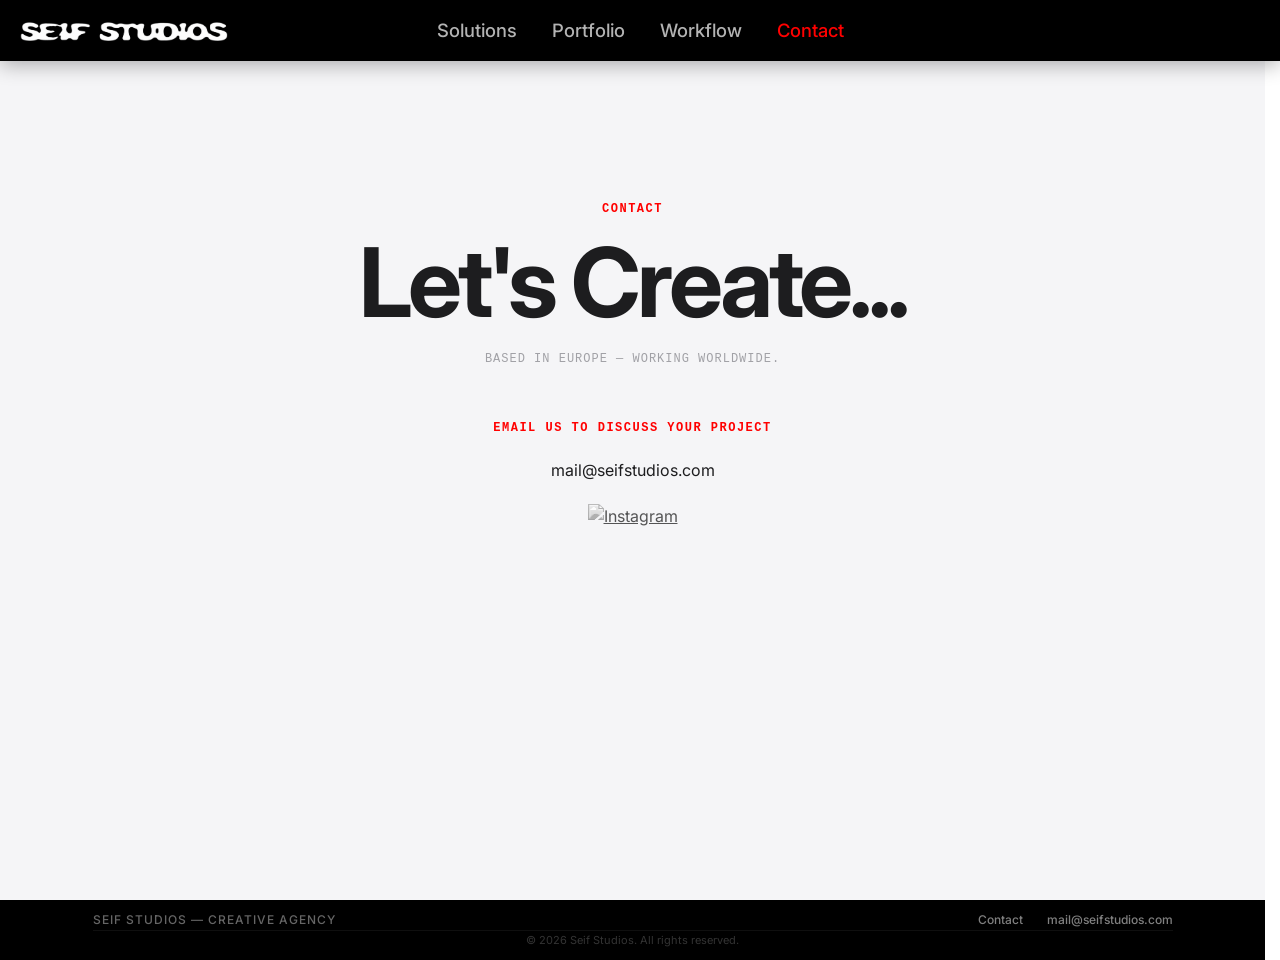
==== commit 766975c1: "New logo" ====
--- a/contact.html
+++ b/contact.html
@@ -11,7 +11,7 @@
     <link
         href="https://fonts.googleapis.com/css2?family=Inter:ital,opsz,wght@0,14..32,100..900;1,14..32,100..900&display=swap"
         rel="stylesheet" />
-    <link rel="icon" href="assets/Logo/logo3.png" type="image/png" />
+    <link rel="icon" href="assets/Logo/logo3.2.png" type="image/png" />
     <link rel="stylesheet" href="style.css" />
 </head>
 
--- a/style.css
+++ b/style.css
@@ -216,6 +216,14 @@
   /* Re-enable clicks for the logo text itself */
 }
 
+.nav-logo-img {
+  width: 750px;
+  max-width: 90%;
+  height: auto;
+  display: block;
+  margin: 0 auto;
+}
+
 .nav-logo-text {
   display: flex;
   margin-top: 10px;
@@ -247,7 +255,7 @@
   font-family: var(--font-dossis);
   font-weight: 600;
   display: inline-block;
-  transform: scaleY(1.3);
+  transform: scaleY(1.1);
   color: var(--accent);
   letter-spacing: 36px;
   text-transform: uppercase;
@@ -259,7 +267,7 @@
   display: flex;
   align-items: center;
   font-weight: 400;
-  gap: 15px;
+  gap: 23px;
   /* Reduced gap to account for increased link padding */
   list-style: none;
 }
@@ -294,23 +302,27 @@
 
 .nav-sub-logo {
   position: absolute;
-  left: 15px;
+  left: 20px;
   top: 50%;
   transform: translateY(-50%);
   display: flex;
   align-items: center;
   text-decoration: none;
-  font-weight: 900;
-  color: #fff;
-  font-size: 1.7rem;
-  letter-spacing: -1px;
-  text-transform: uppercase;
-
-}
-
-body.subpage .nav-sub-logo {
-  color: var(--accent);
-}
+  transition: opacity 0.2s;
+
+}
+
+.nav-sub-logo:hover {
+  opacity: 0.8;
+}
+
+.nav-sub-logo img {
+  height: 27px;
+  width: auto;
+  display: block;
+}
+
+/* Removed body.subpage .nav-sub-logo color rule as it's now an image */
 
 
 
@@ -364,8 +376,8 @@
 
   .nav-logo-sub {
     font-size: 2.2rem;
-    letter-spacing: 28px;
-    margin-left: 14px;
+    letter-spacing: 30px;
+    margin-left: 10px;
   }
 }
 
@@ -427,11 +439,13 @@
 
   .nav-sub-logo {
     position: relative;
-    left: -20px;
+    left: 0;
     top: auto;
     transform: none;
-    font-size: 1.9rem;
-    font-weight: 900;
+  }
+
+  .nav-sub-logo img {
+    height: 40px;
   }
 
   nav {
@@ -1210,7 +1224,7 @@
 }
 
 .contact-header {
-  margin-bottom: 80px;
+  margin-bottom: 10px;
 }
 
 .contact-header .section-title {
@@ -1507,6 +1521,7 @@
   border: 1px solid var(--gray-100);
   border-radius: 980px;
   padding: 5px 14px;
+  padding-top: 2px;
 }
 
 @media (max-width: 600px) {
@@ -1734,19 +1749,41 @@
 /* ════════════════════════════════════
    RESPONSIVE HELPERS
 ════════════════════════════════════ */
-@media (max-width: 600px) {
+@media (max-width: 1024px) {
   footer {
-    padding: 40px 24px 28px;
+    padding: 20px 20px 16px;
+  }
+
+  .footer-top {
+    flex-direction: column;
+    text-align: center;
+    gap: 16px;
+  }
+
+  .footer-brand {
+    max-width: 100%;
+  }
+
+  .footer-brand p {
+    margin-bottom: 0;
+  }
+
+  .footer-links {
+    justify-content: center;
+    gap: 16px;
+    margin-bottom: 4px;
   }
 }
 
 /* ── Portfolio Page Spacing ── */
 body.portfolio main {
-  padding-top: 240px; /* Show "Our Work" below the giant logo on desktop */
-}
-
-body.portfolio main > .section-eyebrow {
-  padding-left: 24px; /* Align with sections gutter on desktop */
+  padding-top: 240px;
+  /* Show "Our Work" below the giant logo on desktop */
+}
+
+body.portfolio main>.section-eyebrow {
+  padding-left: 24px;
+  /* Align with sections gutter on desktop */
   max-width: var(--container-max);
   margin-left: auto;
   margin-right: auto;
@@ -1770,7 +1807,7 @@
   }
 
   /* Align eyebrow with section content on mobile */
-  body.portfolio main > .section-eyebrow {
+  body.portfolio main>.section-eyebrow {
     padding-left: 20px;
     margin-left: 0;
   }
@@ -1781,7 +1818,7 @@
   }
 
   /* Eyebrow "Our Work" sits in main padding area — zero extra gap */
-  body.portfolio main > .section-eyebrow {
+  body.portfolio main>.section-eyebrow {
     margin-bottom: 0;
   }
 }
--- a/style.css
+++ b/style.css
@@ -216,6 +216,14 @@
   /* Re-enable clicks for the logo text itself */
 }
 
+.nav-logo-img {
+  width: 750px;
+  max-width: 90%;
+  height: auto;
+  display: block;
+  margin: 0 auto;
+}
+
 .nav-logo-text {
   display: flex;
   margin-top: 10px;
@@ -247,7 +255,7 @@
   font-family: var(--font-dossis);
   font-weight: 600;
   display: inline-block;
-  transform: scaleY(1.3);
+  transform: scaleY(1.1);
   color: var(--accent);
   letter-spacing: 36px;
   text-transform: uppercase;
@@ -259,7 +267,7 @@
   display: flex;
   align-items: center;
   font-weight: 400;
-  gap: 15px;
+  gap: 23px;
   /* Reduced gap to account for increased link padding */
   list-style: none;
 }
@@ -294,23 +302,27 @@
 
 .nav-sub-logo {
   position: absolute;
-  left: 15px;
+  left: 20px;
   top: 50%;
   transform: translateY(-50%);
   display: flex;
   align-items: center;
   text-decoration: none;
-  font-weight: 900;
-  color: #fff;
-  font-size: 1.7rem;
-  letter-spacing: -1px;
-  text-transform: uppercase;
-
-}
-
-body.subpage .nav-sub-logo {
-  color: var(--accent);
-}
+  transition: opacity 0.2s;
+
+}
+
+.nav-sub-logo:hover {
+  opacity: 0.8;
+}
+
+.nav-sub-logo img {
+  height: 27px;
+  width: auto;
+  display: block;
+}
+
+/* Removed body.subpage .nav-sub-logo color rule as it's now an image */
 
 
 
@@ -364,8 +376,8 @@
 
   .nav-logo-sub {
     font-size: 2.2rem;
-    letter-spacing: 28px;
-    margin-left: 14px;
+    letter-spacing: 30px;
+    margin-left: 10px;
   }
 }
 
@@ -427,11 +439,13 @@
 
   .nav-sub-logo {
     position: relative;
-    left: -20px;
+    left: 0;
     top: auto;
     transform: none;
-    font-size: 1.9rem;
-    font-weight: 900;
+  }
+
+  .nav-sub-logo img {
+    height: 40px;
   }
 
   nav {
@@ -1210,7 +1224,7 @@
 }
 
 .contact-header {
-  margin-bottom: 80px;
+  margin-bottom: 10px;
 }
 
 .contact-header .section-title {
@@ -1507,6 +1521,7 @@
   border: 1px solid var(--gray-100);
   border-radius: 980px;
   padding: 5px 14px;
+  padding-top: 2px;
 }
 
 @media (max-width: 600px) {
@@ -1734,19 +1749,41 @@
 /* ════════════════════════════════════
    RESPONSIVE HELPERS
 ════════════════════════════════════ */
-@media (max-width: 600px) {
+@media (max-width: 1024px) {
   footer {
-    padding: 40px 24px 28px;
+    padding: 20px 20px 16px;
+  }
+
+  .footer-top {
+    flex-direction: column;
+    text-align: center;
+    gap: 16px;
+  }
+
+  .footer-brand {
+    max-width: 100%;
+  }
+
+  .footer-brand p {
+    margin-bottom: 0;
+  }
+
+  .footer-links {
+    justify-content: center;
+    gap: 16px;
+    margin-bottom: 4px;
   }
 }
 
 /* ── Portfolio Page Spacing ── */
 body.portfolio main {
-  padding-top: 240px; /* Show "Our Work" below the giant logo on desktop */
-}
-
-body.portfolio main > .section-eyebrow {
-  padding-left: 24px; /* Align with sections gutter on desktop */
+  padding-top: 240px;
+  /* Show "Our Work" below the giant logo on desktop */
+}
+
+body.portfolio main>.section-eyebrow {
+  padding-left: 24px;
+  /* Align with sections gutter on desktop */
   max-width: var(--container-max);
   margin-left: auto;
   margin-right: auto;
@@ -1770,7 +1807,7 @@
   }
 
   /* Align eyebrow with section content on mobile */
-  body.portfolio main > .section-eyebrow {
+  body.portfolio main>.section-eyebrow {
     padding-left: 20px;
     margin-left: 0;
   }
@@ -1781,7 +1818,7 @@
   }
 
   /* Eyebrow "Our Work" sits in main padding area — zero extra gap */
-  body.portfolio main > .section-eyebrow {
+  body.portfolio main>.section-eyebrow {
     margin-bottom: 0;
   }
 }
